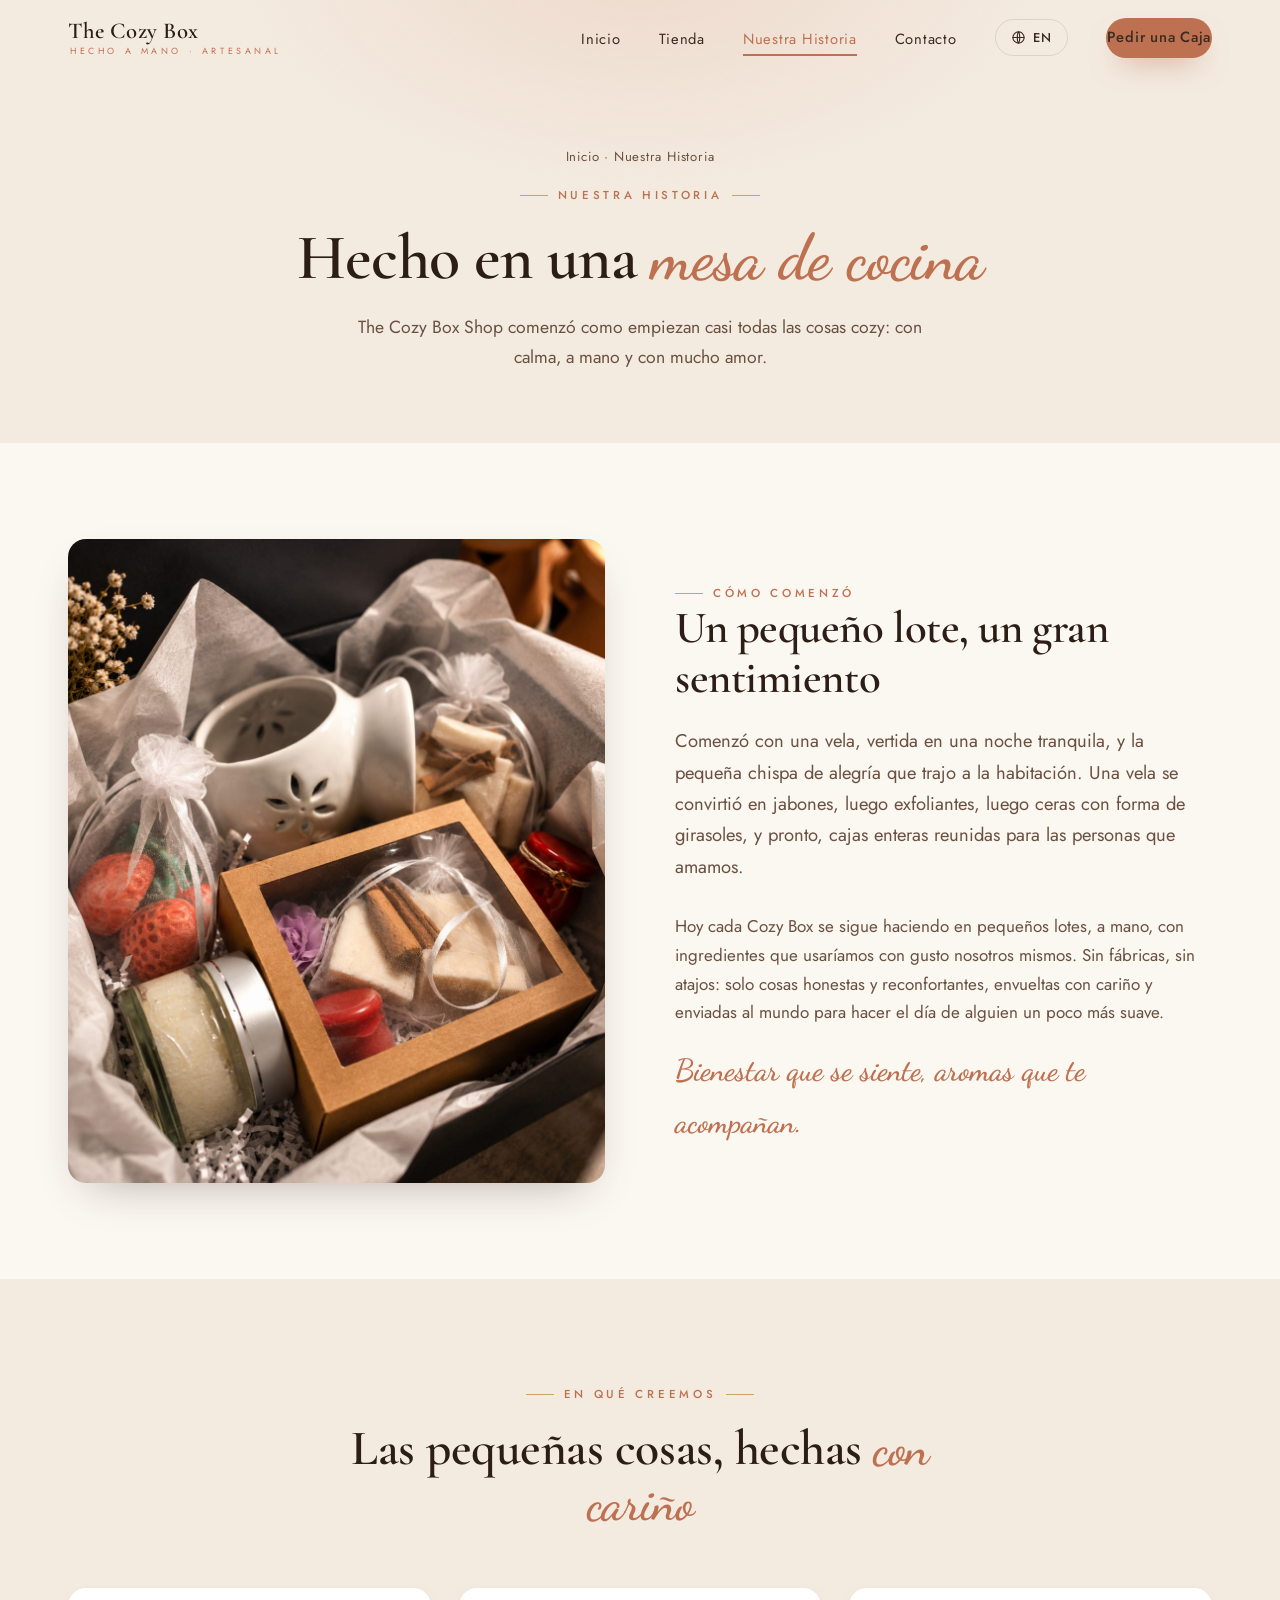
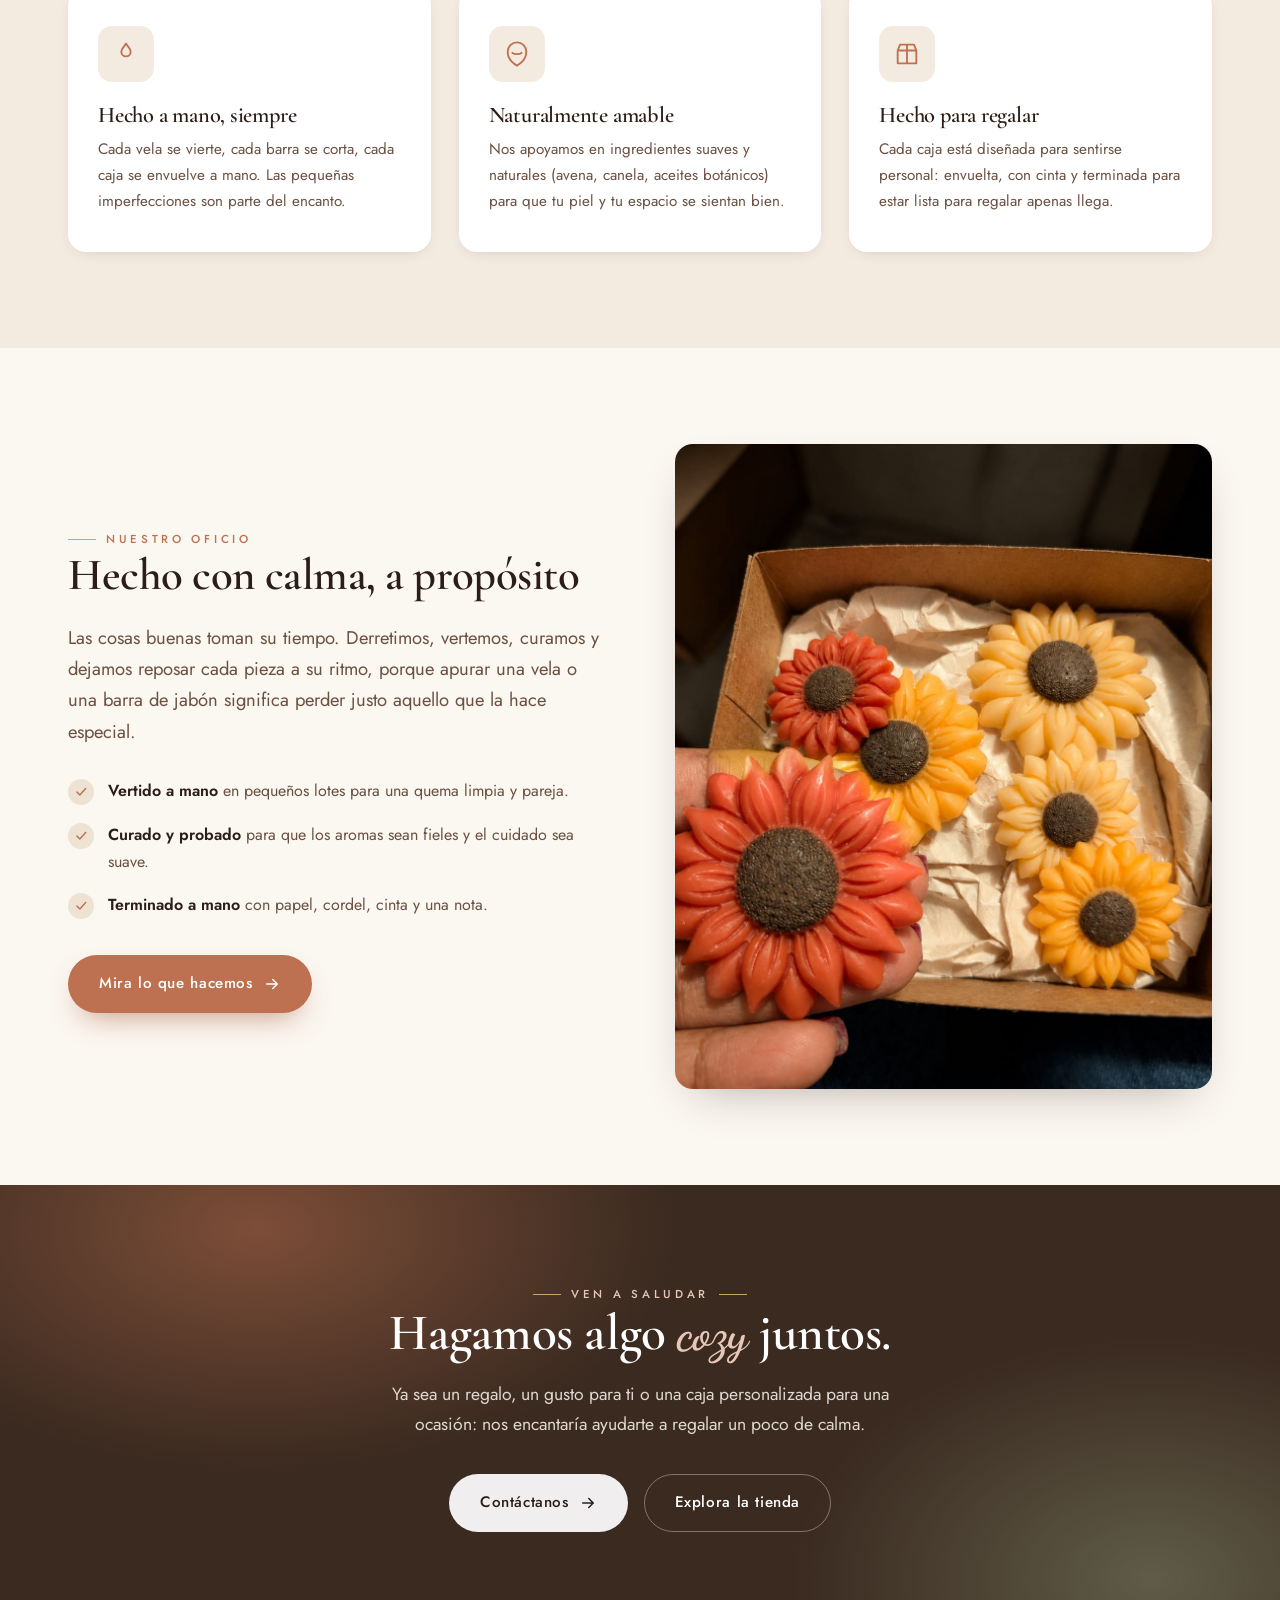
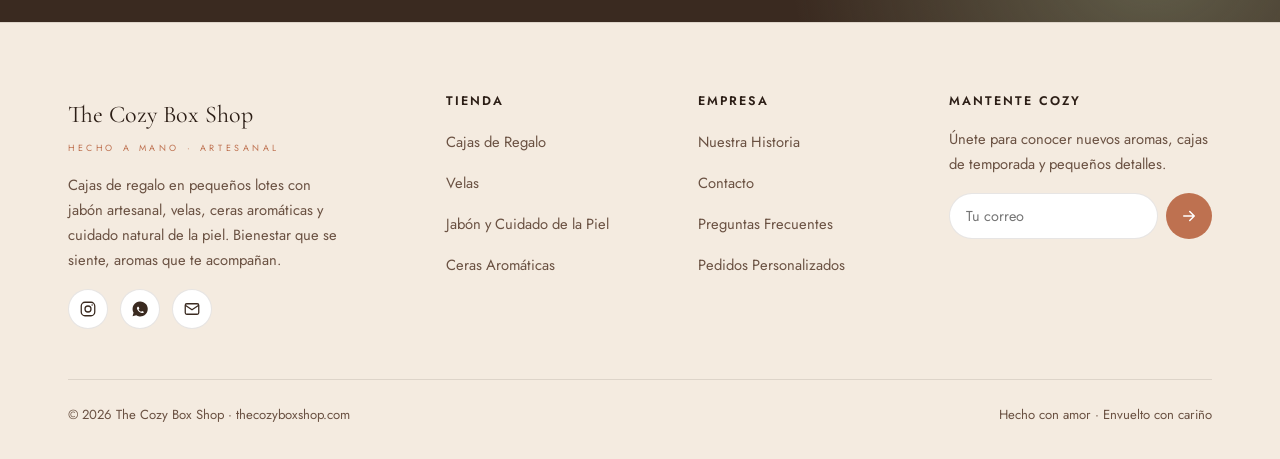
==== about.html @ f4580fd0 "Initial commit: The Cozy Box Shop static site Handmade gift-box boutique site (home, shop, story, co" ====
<!DOCTYPE html>
<html lang="es">
<head>
<meta charset="UTF-8">
<meta name="viewport" content="width=device-width, initial-scale=1.0">
<title>Our Story, The Cozy Box Shop | Handmade with Love</title>
<meta name="description" content="The Cozy Box Shop began at a kitchen table, pouring candles and cutting soap by hand. Learn the story behind our small-batch, artisanal gift boxes.">
<link rel="canonical" href="https://thecozyboxshop.com/about">
<link rel="icon" href="assets/favicon.svg" type="image/svg+xml">
<link rel="apple-touch-icon" href="assets/favicon.svg">
<link rel="preconnect" href="https://fonts.googleapis.com">
<link rel="preconnect" href="https://fonts.gstatic.com" crossorigin>
<link href="https://fonts.googleapis.com/css2?family=Cormorant+Garamond:ital,wght@0,400;0,500;0,600;0,700;1,400;1,500&family=Dancing+Script:wght@500;600;700&family=Jost:wght@300;400;500;600&display=swap" rel="stylesheet">
<link rel="stylesheet" href="css/style.css">
</head>
<body>

<!-- NAV -->
<nav class="nav" id="nav">
  <div class="container">
    <a href="index.html" class="brand">
      <span class="brand-name">The Cozy Box</span>
      <span class="brand-sub">Handmade · Artesanal</span>
    </a>
    <ul class="nav-links" id="navLinks">
      <li><a href="index.html">Home</a></li>
      <li><a href="shop.html">Shop</a></li>
      <li><a href="about.html" class="active">Our Story</a></li>
      <li><a href="contact.html">Contact</a></li>
      <li><button class="lang-toggle" id="langToggle" aria-label="Switch to English"><svg viewBox="0 0 24 24" fill="none" stroke="currentColor" stroke-width="1.7"><circle cx="12" cy="12" r="9"/><path d="M3 12h18M12 3c2.6 2.7 2.6 15.3 0 18M12 3c-2.6 2.7-2.6 15.3 0 18" stroke-linecap="round"/></svg><span id="langLabel">EN</span></button></li>
      <li><a href="contact.html" class="btn btn-primary nav-cta">Order a Box</a></li>
    </ul>
    <button class="hamburger" id="hamburger" aria-label="Menu"><span></span><span></span><span></span></button>
  </div>
</nav>

<!-- PAGE HERO -->
<section class="page-hero">
  <div class="container">
    <div class="crumbs"><a href="index.html">Home</a> · Our Story</div>
    <span class="eyebrow center">Our story</span>
    <h1>Made at a <em>kitchen table</em></h1>
    <p>The Cozy Box Shop started the way most cozy things do, slowly, by hand, and with a lot of love.</p>
  </div>
</section>

<!-- STORY SPLIT -->
<section class="section">
  <div class="container split">
    <div class="split-media reveal"><img src="assets/images/giftbox-deluxe.jpeg" alt="A handmade Cozy Box being arranged"></div>
    <div class="split-copy reveal d1">
      <span class="eyebrow">How it began</span>
      <h2>A small batch, a big feeling</h2>
      <p class="lead">It began with one candle, poured on a quiet evening, and the little spark of joy it brought to the room. One candle became soaps, then scrubs, then wax melts shaped like sunflowers, and soon, whole boxes gathered for the people we love.</p>
      <p style="color:var(--brown-soft);">Today every Cozy Box is still made in small batches, by hand, with ingredients we'd happily use ourselves. No factories, no shortcuts, just honest, comforting things, wrapped with care and sent out into the world to make someone's day a little softer.</p>
      <p class="script" style="font-size:1.9rem;margin-top:18px;">Bienestar que se siente, aromas que te acompañan.</p>
    </div>
  </div>
</section>

<!-- VALUES -->
<section class="section" style="background:var(--cream-2);">
  <div class="container">
    <div class="sec-head center reveal">
      <span class="eyebrow center">What we believe</span>
      <h2>The little things, done <span class="script">with care</span></h2>
    </div>
    <div class="about-values">
      <div class="value reveal">
        <span class="ico"><svg viewBox="0 0 24 24" fill="none" stroke="currentColor" stroke-width="1.6"><path d="M12 3c1.5 3 4 4 4 7a4 4 0 11-8 0c0-3 2.5-4 4-7z" stroke-linejoin="round"/></svg></span>
        <h3>Handmade, always</h3>
        <p>Every candle is poured, every bar is cut, every box is wrapped by hand. Small imperfections are part of the charm.</p>
      </div>
      <div class="value reveal d1">
        <span class="ico"><svg viewBox="0 0 24 24" fill="none" stroke="currentColor" stroke-width="1.6"><path d="M12 22c5-3 8-7 8-12a8 8 0 10-16 0c0 5 3 9 8 12z" stroke-linejoin="round"/><path d="M8 11c1.5 1.5 6.5 1.5 8 0" stroke-linecap="round"/></svg></span>
        <h3>Naturally kind</h3>
        <p>We lean on gentle, natural ingredients, oatmeal, cinnamon, botanical oils, so your skin and your space feel good.</p>
      </div>
      <div class="value reveal d2">
        <span class="ico"><svg viewBox="0 0 24 24" fill="none" stroke="currentColor" stroke-width="1.6"><path d="M4 9h16v11H4zM4 9l2-5h12l2 5M12 4v16" stroke-linejoin="round"/></svg></span>
        <h3>Made to be given</h3>
        <p>Each box is designed to feel personal, wrapped, ribboned and finished so it's ready to gift the moment it arrives.</p>
      </div>
    </div>
  </div>
</section>

<!-- PROCESS SPLIT -->
<section class="section">
  <div class="container split rev">
    <div class="split-media reveal"><img src="assets/images/waxmelts-sunflower.jpeg" alt="Hand-molded sunflower wax melts in a box"></div>
    <div class="split-copy reveal d1">
      <span class="eyebrow">Our craft</span>
      <h2>Slow made, on purpose</h2>
      <p class="lead">Good things take a little time. We melt, pour, cure and set every piece at its own pace, because rushing a candle or a bar of soap means losing the very thing that makes it special.</p>
      <ul class="tick-list">
        <li><span class="tk"><svg viewBox="0 0 24 24" fill="none" stroke="currentColor" stroke-width="2.5"><path d="M5 12l5 5L20 6" stroke-linecap="round" stroke-linejoin="round"/></svg></span><span><strong>Hand-poured</strong> in small batches for a clean, even burn.</span></li>
        <li><span class="tk"><svg viewBox="0 0 24 24" fill="none" stroke="currentColor" stroke-width="2.5"><path d="M5 12l5 5L20 6" stroke-linecap="round" stroke-linejoin="round"/></svg></span><span><strong>Cured &amp; tested</strong> so scents are true and skincare is gentle.</span></li>
        <li><span class="tk"><svg viewBox="0 0 24 24" fill="none" stroke="currentColor" stroke-width="2.5"><path d="M5 12l5 5L20 6" stroke-linecap="round" stroke-linejoin="round"/></svg></span><span><strong>Hand-finished</strong> with tissue, twine, ribbon &amp; a note.</span></li>
      </ul>
      <a href="shop.html" class="btn btn-primary">See what we make
        <svg viewBox="0 0 24 24" fill="none" stroke="currentColor" stroke-width="2"><path d="M5 12h14M13 6l6 6-6 6" stroke-linecap="round" stroke-linejoin="round"/></svg>
      </a>
    </div>
  </div>
</section>

<!-- CTA BAND -->
<section class="cta-band">
  <div class="container">
    <span class="eyebrow center" style="color:var(--blush);">Come say hello</span>
    <h2>Let's make something <em>cozy</em> together.</h2>
    <p>Whether it's a gift, a treat for yourself, or a custom box for an occasion, we'd love to help you give a little calm.</p>
    <div class="hero-actions">
      <a href="contact.html" class="btn btn-light">Get in touch
        <svg viewBox="0 0 24 24" fill="none" stroke="currentColor" stroke-width="2"><path d="M5 12h14M13 6l6 6-6 6" stroke-linecap="round" stroke-linejoin="round"/></svg>
      </a>
      <a href="shop.html" class="btn btn-ghost" style="color:#fff;border-color:rgba(255,255,255,.35);">Browse the shop</a>
    </div>
  </div>
</section>

<!-- FOOTER -->
<footer class="footer">
  <div class="container">
    <div class="footer-grid">
      <div>
        <div class="brand-name">The Cozy Box Shop</div>
        <div class="brand-sub">Handmade · Artesanal</div>
        <p>Small-batch gift boxes of handmade soap, candles, wax melts &amp; natural skincare. Wellness you can feel, scents that stay with you.</p>
        <div class="socials">
          <a href="https://instagram.com" aria-label="Instagram" target="_blank" rel="noopener"><svg viewBox="0 0 24 24" fill="none" stroke="currentColor" stroke-width="1.7"><rect x="3" y="3" width="18" height="18" rx="5"/><circle cx="12" cy="12" r="4"/><circle cx="17.5" cy="6.5" r="1" fill="currentColor" stroke="none"/></svg></a>
          <a href="https://wa.me/18298127667" aria-label="WhatsApp" target="_blank" rel="noopener"><svg viewBox="0 0 24 24" fill="currentColor"><path d="M12 2a10 10 0 00-8.6 15l-1.3 4.7 4.8-1.3A10 10 0 1012 2zm5.3 14.2c-.2.6-1.2 1.2-1.7 1.2-.4 0-1 .2-3.2-.8s-3.5-3.2-3.6-3.3c-.1-.2-.9-1.2-.9-2.3s.6-1.6.8-1.8c.2-.2.4-.3.6-.3h.4c.2 0 .4 0 .6.5l.7 1.7c.1.2.1.4 0 .5l-.3.5-.3.3c-.1.1-.3.3-.1.5s.6 1 1.3 1.6c.9.8 1.6 1 1.8 1.1.2.1.4.1.5-.1l.6-.7c.2-.2.3-.2.5-.1l1.6.8c.2.1.4.2.4.3.1.1.1.5-.1 1z"/></svg></a>
          <a href="mailto:hello@thecozyboxshop.com" aria-label="Email"><svg viewBox="0 0 24 24" fill="none" stroke="currentColor" stroke-width="1.7"><rect x="3" y="5" width="18" height="14" rx="2"/><path d="M3 7l9 6 9-6"/></svg></a>
        </div>
      </div>
      <div>
        <h4>Shop</h4>
        <ul>
          <li><a href="shop.html">Gift Boxes</a></li>
          <li><a href="shop.html#candles">Candles</a></li>
          <li><a href="shop.html#soap">Soap &amp; Skincare</a></li>
          <li><a href="shop.html#melts">Wax Melts</a></li>
        </ul>
      </div>
      <div>
        <h4>Company</h4>
        <ul>
          <li><a href="about.html">Our Story</a></li>
          <li><a href="contact.html">Contact</a></li>
          <li><a href="contact.html#faq">FAQ</a></li>
          <li><a href="shop.html">Custom Orders</a></li>
        </ul>
      </div>
      <div>
        <h4>Stay cozy</h4>
        <p style="margin-bottom:4px;">Join for new scents, seasonal boxes &amp; little treats.</p>
        <form class="nl-form">
          <input type="email" placeholder="Your email" required aria-label="Email">
          <button type="submit" aria-label="Subscribe"><svg viewBox="0 0 24 24" fill="none" stroke="currentColor" stroke-width="2"><path d="M5 12h14M13 6l6 6-6 6" stroke-linecap="round" stroke-linejoin="round"/></svg></button>
        </form>
      </div>
    </div>
    <div class="foot-note">
      <span>© <span id="year">2026</span> The Cozy Box Shop · thecozyboxshop.com</span>
      <span>Handmade with love · Wrapped with care</span>
    </div>
  </div>
</footer>

<script src="js/main.js"></script>
<script src="js/i18n.js"></script>
</body>
</html>
---- css/style.css ----
/* =========================================================
   THE COZY BOX SHOP, boutique stylesheet
   Warm, artisanal, spa-inspired design system
   ========================================================= */

:root {
  /* palette */
  --cream:        #FBF7F1;
  --cream-2:      #F4EBE0;
  --cream-3:      #EEE2D3;
  --terracotta:   #BE7150;
  --terracotta-d: #A1573A;
  --brown:        #3A2A20;
  --brown-soft:   #6A5142;
  --sage:         #98A684;
  --sage-d:       #76876A;
  --blush:        #E7C7B8;
  --gold:         #C9A36A;
  --ink:          #2C1E16;
  --line:         rgba(58, 42, 32, 0.12);

  --shadow-sm: 0 4px 16px -8px rgba(58, 42, 32, 0.28);
  --shadow-md: 0 18px 44px -22px rgba(58, 42, 32, 0.42);
  --shadow-lg: 0 40px 80px -40px rgba(58, 42, 32, 0.5);

  --serif: 'Cormorant Garamond', Georgia, serif;
  --sans:  'Jost', -apple-system, 'Segoe UI', sans-serif;
  --script:'Dancing Script', cursive;

  --nav-h: 76px;
  --maxw: 1200px;
  --radius: 18px;
}

* { box-sizing: border-box; margin: 0; padding: 0; }

html { scroll-behavior: smooth; }

body {
  font-family: var(--sans);
  color: var(--brown);
  background: var(--cream);
  line-height: 1.7;
  font-size: 17px;
  -webkit-font-smoothing: antialiased;
  overflow-x: hidden;
}

img { max-width: 100%; display: block; }

a { color: inherit; text-decoration: none; }

h1, h2, h3, h4 {
  font-family: var(--serif);
  font-weight: 600;
  line-height: 1.12;
  color: var(--ink);
  letter-spacing: -0.01em;
}

.container {
  max-width: var(--maxw);
  margin: 0 auto;
  padding: 0 28px;
}

.script {
  font-family: var(--script);
  color: var(--terracotta);
  font-weight: 600;
}

.eyebrow {
  font-family: var(--sans);
  text-transform: uppercase;
  letter-spacing: 0.32em;
  font-size: 0.72rem;
  font-weight: 500;
  color: var(--terracotta);
  display: inline-flex;
  align-items: center;
  gap: 10px;
}
.eyebrow::before, .eyebrow.center::after {
  content: '';
  width: 28px; height: 1px;
  background: var(--gold);
  display: inline-block;
}
.eyebrow.center { justify-content: center; }

.section { padding: 96px 0; }
.section-tight { padding: 64px 0; }

.text-center { text-align: center; }

.lead {
  font-size: 1.15rem;
  color: var(--brown-soft);
  max-width: 620px;
}
.lead.center { margin-left: auto; margin-right: auto; }

/* ---------- buttons ---------- */
.btn {
  display: inline-flex;
  align-items: center;
  gap: 10px;
  font-family: var(--sans);
  font-weight: 500;
  font-size: 0.95rem;
  letter-spacing: 0.04em;
  padding: 15px 30px;
  border-radius: 999px;
  cursor: pointer;
  border: 1px solid transparent;
  transition: transform .25s ease, box-shadow .25s ease, background .25s ease, color .25s ease;
}
.btn svg { width: 18px; height: 18px; }
.btn-primary {
  background: var(--terracotta);
  color: #fff;
  box-shadow: 0 14px 30px -14px rgba(166, 87, 58, 0.7);
}
.btn-primary:hover { background: var(--terracotta-d); transform: translateY(-2px); box-shadow: 0 20px 38px -14px rgba(166, 87, 58, 0.8); }
.btn-ghost {
  background: transparent;
  color: var(--brown);
  border-color: var(--line);
}
.btn-ghost:hover { border-color: var(--brown); transform: translateY(-2px); }
.btn-light {
  background: rgba(255,255,255,0.92);
  color: var(--ink);
}
.btn-light:hover { background:#fff; transform: translateY(-2px); }

/* =========================================================
   NAV
   ========================================================= */
.nav {
  position: fixed;
  inset: 0 0 auto 0;
  height: var(--nav-h);
  z-index: 100;
  display: flex;
  align-items: center;
  transition: background .35s ease, box-shadow .35s ease, height .35s ease;
}
.nav.scrolled {
  background: rgba(251, 247, 241, 0.88);
  backdrop-filter: blur(14px);
  box-shadow: 0 1px 0 var(--line);
}
.nav .container {
  display: flex;
  align-items: center;
  justify-content: space-between;
  width: 100%;
}
.brand {
  display: flex;
  flex-direction: column;
  line-height: 1;
}
.brand .brand-name {
  font-family: var(--serif);
  font-size: 1.42rem;
  font-weight: 600;
  color: var(--ink);
  letter-spacing: 0.02em;
}
.brand .brand-sub {
  font-family: var(--sans);
  text-transform: uppercase;
  letter-spacing: 0.4em;
  font-size: 0.56rem;
  color: var(--terracotta);
  margin-top: 4px;
  padding-left: 2px;
}
.nav-links {
  display: flex;
  align-items: center;
  gap: 38px;
  list-style: none;
}
.nav-links a {
  font-size: 0.92rem;
  letter-spacing: 0.05em;
  color: var(--brown);
  position: relative;
  padding: 6px 0;
  transition: color .2s;
}
.nav-links a::after {
  content: '';
  position: absolute;
  left: 0; bottom: 0;
  width: 0; height: 1.5px;
  background: var(--terracotta);
  transition: width .3s ease;
}
.nav-links a:hover, .nav-links a.active { color: var(--terracotta); }
.nav-links a:hover::after, .nav-links a.active::after { width: 100%; }
.nav-cta { padding: 11px 22px; font-size: 0.85rem; }

.lang-toggle {
  display: inline-flex;
  align-items: center;
  gap: 7px;
  background: transparent;
  border: 1px solid var(--line);
  color: var(--brown);
  padding: 8px 15px;
  border-radius: 999px;
  font-family: var(--sans);
  font-size: 0.8rem;
  font-weight: 500;
  letter-spacing: 0.08em;
  cursor: pointer;
  transition: border-color .25s, color .25s, background .25s;
}
.lang-toggle:hover { border-color: var(--terracotta); color: var(--terracotta); }
.lang-toggle svg { width: 15px; height: 15px; }

.hamburger {
  display: none;
  flex-direction: column;
  gap: 5px;
  background: none;
  border: none;
  cursor: pointer;
  padding: 8px;
}
.hamburger span {
  width: 26px; height: 2px;
  background: var(--ink);
  transition: .3s;
  border-radius: 2px;
}
.hamburger.open span:nth-child(1) { transform: translateY(7px) rotate(45deg); }
.hamburger.open span:nth-child(2) { opacity: 0; }
.hamburger.open span:nth-child(3) { transform: translateY(-7px) rotate(-45deg); }

/* =========================================================
   HERO
   ========================================================= */
.hero {
  position: relative;
  min-height: 100vh;
  display: flex;
  align-items: center;
  padding: calc(var(--nav-h) + 40px) 0 80px;
  overflow: hidden;
  background:
    radial-gradient(900px 600px at 78% 20%, rgba(231, 199, 184, 0.55), transparent 60%),
    radial-gradient(700px 500px at 10% 90%, rgba(152, 166, 132, 0.28), transparent 55%),
    linear-gradient(180deg, var(--cream) 0%, var(--cream-2) 100%);
}
.hero-grid {
  display: grid;
  grid-template-columns: 1.05fr 1fr;
  gap: 60px;
  align-items: center;
}
.hero-copy h1 {
  font-size: clamp(2.8rem, 6vw, 4.6rem);
  margin: 18px 0 0;
}
.hero-copy h1 em {
  font-style: normal;
  font-family: var(--script);
  color: var(--terracotta);
  font-size: 1.12em;
  font-weight: 600;
}
.hero-copy .lead { margin: 26px 0 36px; }
.hero-actions { display: flex; gap: 16px; flex-wrap: wrap; }

.hero-stats {
  display: flex;
  gap: 40px;
  margin-top: 52px;
  padding-top: 32px;
  border-top: 1px solid var(--line);
}
.hero-stats .stat .n {
  font-family: var(--serif);
  font-size: 2rem;
  color: var(--ink);
  line-height: 1;
}
.hero-stats .stat .l {
  font-size: 0.78rem;
  letter-spacing: 0.08em;
  text-transform: uppercase;
  color: var(--brown-soft);
  margin-top: 6px;
}

/* hero collage */
.hero-art {
  position: relative;
}
.hero-art .frame {
  border-radius: 220px 220px 28px 28px;
  overflow: hidden;
  box-shadow: var(--shadow-lg);
  aspect-ratio: 4 / 5;
  border: 8px solid #fff;
}
.hero-art .frame img { width: 100%; height: 100%; object-fit: cover; }
.hero-badge {
  position: absolute;
  bottom: 26px; left: -28px;
  background: #fff;
  border-radius: 16px;
  padding: 16px 22px;
  box-shadow: var(--shadow-md);
  display: flex;
  align-items: center;
  gap: 14px;
}
.hero-badge .ico {
  width: 42px; height: 42px;
  border-radius: 50%;
  background: var(--cream-2);
  display: grid; place-items: center;
  color: var(--terracotta);
}
.hero-badge .ico svg { width: 22px; height: 22px; }
.hero-badge .t { font-family: var(--serif); font-size: 1.05rem; color: var(--ink); line-height: 1.1; }
.hero-badge .s { font-size: 0.72rem; letter-spacing: 0.08em; text-transform: uppercase; color: var(--brown-soft); }
.hero-tag {
  position: absolute;
  top: 22px; right: -18px;
  background: var(--sage);
  color: #fff;
  font-family: var(--script);
  font-size: 1.4rem;
  padding: 8px 26px;
  border-radius: 999px;
  box-shadow: var(--shadow-sm);
  transform: rotate(4deg);
}

/* =========================================================
   MARQUEE / trust strip
   ========================================================= */
.strip {
  background: var(--brown);
  color: var(--cream);
  padding: 20px 0;
  overflow: hidden;
}
.strip-track {
  display: flex;
  gap: 60px;
  white-space: nowrap;
  animation: marquee 26s linear infinite;
  width: max-content;
}
.strip-track span {
  font-family: var(--serif);
  font-size: 1.15rem;
  letter-spacing: 0.04em;
  display: inline-flex;
  align-items: center;
  gap: 16px;
  opacity: 0.92;
}
.strip-track span::after { content: '✦'; color: var(--gold); }
@keyframes marquee {
  from { transform: translateX(0); }
  to   { transform: translateX(-50%); }
}

/* =========================================================
   SECTION HEADER
   ========================================================= */
.sec-head { max-width: 640px; margin-bottom: 56px; }
.sec-head.center { margin-left: auto; margin-right: auto; text-align: center; }
.sec-head h2 {
  font-size: clamp(2.1rem, 4vw, 3.1rem);
  margin: 16px 0 0;
}
.sec-head p { margin-top: 18px; color: var(--brown-soft); font-size: 1.08rem; }

/* =========================================================
   CATEGORY CARDS
   ========================================================= */
.cats {
  display: grid;
  grid-template-columns: repeat(3, 1fr);
  gap: 26px;
}
.cat {
  position: relative;
  border-radius: var(--radius);
  overflow: hidden;
  aspect-ratio: 3 / 4;
  box-shadow: var(--shadow-sm);
  transition: transform .4s ease, box-shadow .4s ease;
}
.cat img {
  width: 100%; height: 100%;
  object-fit: cover;
  transition: transform .8s ease;
}
.cat::after {
  content: '';
  position: absolute; inset: 0;
  background: linear-gradient(180deg, transparent 35%, rgba(44, 30, 22, 0.78) 100%);
}
.cat .cat-body {
  position: absolute;
  left: 24px; right: 24px; bottom: 24px;
  z-index: 2; color: #fff;
}
.cat .cat-body h3 { color: #fff; font-size: 1.6rem; }
.cat .cat-body p { font-size: 0.9rem; opacity: 0.85; margin-top: 4px; }
.cat .cat-link {
  margin-top: 14px;
  display: inline-flex; align-items: center; gap: 8px;
  font-size: 0.82rem; letter-spacing: 0.12em; text-transform: uppercase;
  opacity: 0; transform: translateY(8px);
  transition: .35s ease;
}
.cat:hover { transform: translateY(-6px); box-shadow: var(--shadow-md); }
.cat:hover img { transform: scale(1.07); }
.cat:hover .cat-link { opacity: 1; transform: translateY(0); }

/* =========================================================
   FEATURE / SPLIT
   ========================================================= */
.split {
  display: grid;
  grid-template-columns: 1fr 1fr;
  gap: 70px;
  align-items: center;
}
.split.rev .split-media { order: 2; }
.split-media {
  position: relative;
  border-radius: var(--radius);
  overflow: hidden;
  box-shadow: var(--shadow-md);
  aspect-ratio: 5 / 6;
}
.split-media img { width: 100%; height: 100%; object-fit: cover; }
.split-copy h2 { font-size: clamp(2rem, 3.5vw, 2.9rem); }
.split-copy .lead { margin: 22px 0 30px; }

.tick-list { list-style: none; margin: 28px 0 36px; display: grid; gap: 16px; }
.tick-list li {
  display: flex; gap: 14px; align-items: flex-start;
  font-size: 1rem; color: var(--brown-soft);
}
.tick-list .tk {
  flex: 0 0 26px; width: 26px; height: 26px;
  border-radius: 50%;
  background: var(--cream-3); color: var(--terracotta);
  display: grid; place-items: center; margin-top: 2px;
}
.tick-list .tk svg { width: 14px; height: 14px; }
.tick-list strong { color: var(--ink); font-weight: 600; }

/* =========================================================
   PRODUCT GRID
   ========================================================= */
.prod-grid {
  display: grid;
  grid-template-columns: repeat(3, 1fr);
  gap: 30px;
}
.prod {
  background: #fff;
  border-radius: var(--radius);
  overflow: hidden;
  box-shadow: var(--shadow-sm);
  transition: transform .35s ease, box-shadow .35s ease;
  display: flex; flex-direction: column;
}
.prod:hover { transform: translateY(-6px); box-shadow: var(--shadow-md); }
.prod-img {
  position: relative;
  aspect-ratio: 1 / 1;
  overflow: hidden;
  background: var(--cream-2);
}
.prod-img img { width: 100%; height: 100%; object-fit: cover; transition: transform .7s ease; }
.prod:hover .prod-img img { transform: scale(1.06); }
.prod-pill {
  position: absolute; top: 14px; left: 14px;
  background: rgba(255,255,255,0.95);
  color: var(--terracotta);
  font-size: 0.7rem; letter-spacing: 0.12em; text-transform: uppercase;
  padding: 6px 14px; border-radius: 999px; font-weight: 600;
}
.prod-pill.sage { color: var(--sage-d); }
.prod-body { padding: 24px 24px 26px; display: flex; flex-direction: column; flex: 1; }
.prod-body .cat-tag { font-size: 0.72rem; letter-spacing: 0.16em; text-transform: uppercase; color: var(--terracotta); }
.prod-body h3 { font-size: 1.45rem; margin: 8px 0 10px; }
.prod-body p { font-size: 0.92rem; color: var(--brown-soft); flex: 1; }
.prod-foot {
  display: flex; align-items: center; justify-content: space-between;
  margin-top: 20px; padding-top: 18px; border-top: 1px solid var(--line);
}
.prod-foot .price { font-family: var(--serif); font-size: 1.5rem; color: var(--ink); }
.prod-foot .price small { font-size: 0.8rem; color: var(--brown-soft); font-family: var(--sans); }
.prod-foot .add {
  display: inline-flex; align-items: center; justify-content: center; gap: 8px;
  flex: 1;
  background: var(--cream-2); color: var(--ink);
  padding: 11px 18px; border-radius: 999px; font-size: 0.85rem;
  transition: background .25s, color .25s;
}
.prod-foot .add:hover { background: var(--terracotta); color: #fff; }
.prod-foot .add svg { width: 16px; height: 16px; }

/* =========================================================
   SCENT / FEATURE TILES
   ========================================================= */
.tiles {
  display: grid;
  grid-template-columns: repeat(4, 1fr);
  gap: 24px;
}
.tile {
  background: #fff;
  border: 1px solid var(--line);
  border-radius: var(--radius);
  padding: 34px 26px;
  text-align: center;
  transition: transform .3s, box-shadow .3s;
}
.tile:hover { transform: translateY(-5px); box-shadow: var(--shadow-md); }
.tile .ico {
  width: 60px; height: 60px; margin: 0 auto 18px;
  border-radius: 50%;
  background: var(--cream-2);
  display: grid; place-items: center; color: var(--terracotta);
}
.tile .ico svg { width: 28px; height: 28px; }
.tile h3 { font-size: 1.3rem; }
.tile p { font-size: 0.9rem; color: var(--brown-soft); margin-top: 8px; }

/* =========================================================
   STEPS
   ========================================================= */
.steps { display: grid; grid-template-columns: repeat(3,1fr); gap: 30px; }
.step { text-align: center; padding: 0 12px; }
.step .num {
  width: 64px; height: 64px; margin: 0 auto 20px;
  border-radius: 50%;
  border: 1.5px solid var(--gold);
  display: grid; place-items: center;
  font-family: var(--serif); font-size: 1.5rem; color: var(--terracotta);
  position: relative;
}
.step h3 { font-size: 1.35rem; }
.step p { font-size: 0.95rem; color: var(--brown-soft); margin-top: 10px; }

/* =========================================================
   TESTIMONIALS
   ========================================================= */
.quotes { display: grid; grid-template-columns: repeat(3,1fr); gap: 26px; }
.quote {
  background: #fff;
  border-radius: var(--radius);
  padding: 34px 30px;
  box-shadow: var(--shadow-sm);
  display: flex; flex-direction: column;
}
.quote .stars { color: var(--gold); letter-spacing: 3px; font-size: 0.95rem; }
.quote p { font-family: var(--serif); font-size: 1.18rem; font-style: italic; color: var(--ink); margin: 16px 0 22px; flex: 1; line-height: 1.5; }
.quote .who { display: flex; align-items: center; gap: 12px; }
.quote .av {
  width: 44px; height: 44px; border-radius: 50%;
  background: var(--cream-3); color: var(--terracotta);
  display: grid; place-items: center; font-family: var(--serif); font-size: 1.1rem;
}
.quote .who .nm { font-weight: 600; color: var(--ink); font-size: 0.95rem; }
.quote .who .rl { font-size: 0.8rem; color: var(--brown-soft); }

/* =========================================================
   CTA BAND
   ========================================================= */
.cta-band {
  position: relative;
  overflow: hidden;
  background:
    radial-gradient(700px 400px at 20% 10%, rgba(190,113,80,0.5), transparent 60%),
    radial-gradient(600px 400px at 90% 90%, rgba(152,166,132,0.4), transparent 60%),
    var(--brown);
  color: var(--cream);
  text-align: center;
  padding: 90px 0;
}
.cta-band h2 { color: #fff; font-size: clamp(2.2rem, 4vw, 3.2rem); }
.cta-band h2 em { font-style: normal; font-family: var(--script); color: var(--blush); }
.cta-band p { max-width: 560px; margin: 18px auto 34px; opacity: 0.85; font-size: 1.1rem; }
.cta-band .hero-actions { justify-content: center; }

/* =========================================================
   FOOTER
   ========================================================= */
.footer {
  background: var(--cream-2);
  padding: 72px 0 32px;
  border-top: 1px solid var(--line);
}
.footer-grid {
  display: grid;
  grid-template-columns: 1.6fr 1fr 1fr 1.2fr;
  gap: 40px;
}
.footer .brand-name { font-family: var(--serif); font-size: 1.5rem; color: var(--ink); }
.footer .brand-sub { text-transform: uppercase; letter-spacing: 0.4em; font-size: 0.56rem; color: var(--terracotta); margin: 4px 0 18px; }
.footer p { font-size: 0.92rem; color: var(--brown-soft); max-width: 280px; }
.footer h4 { font-family: var(--sans); font-size: 0.78rem; letter-spacing: 0.16em; text-transform: uppercase; color: var(--ink); margin-bottom: 18px; }
.footer ul { list-style: none; display: grid; gap: 12px; }
.footer ul a { font-size: 0.92rem; color: var(--brown-soft); transition: color .2s; }
.footer ul a:hover { color: var(--terracotta); }
.socials { display: flex; gap: 12px; margin-top: 16px; }
.socials a {
  width: 40px; height: 40px; border-radius: 50%;
  background: #fff; border: 1px solid var(--line);
  display: grid; place-items: center; color: var(--brown);
  transition: .25s;
}
.socials a:hover { background: var(--terracotta); color: #fff; border-color: var(--terracotta); transform: translateY(-3px); }
.socials svg { width: 18px; height: 18px; }
.foot-note {
  margin-top: 50px; padding-top: 24px; border-top: 1px solid var(--line);
  display: flex; justify-content: space-between; flex-wrap: wrap; gap: 12px;
  font-size: 0.82rem; color: var(--brown-soft);
}

/* newsletter mini-form */
.nl-form { display: flex; gap: 8px; margin-top: 16px; }
.nl-form input {
  flex: 1; min-width: 0;
  padding: 12px 16px; border-radius: 999px;
  border: 1px solid var(--line); background: #fff;
  font-family: var(--sans); font-size: 0.9rem; color: var(--ink);
}
.nl-form input:focus { outline: none; border-color: var(--terracotta); }
.nl-form button {
  border: none; cursor: pointer;
  background: var(--terracotta); color: #fff;
  width: 46px; border-radius: 50%; display: grid; place-items: center;
  transition: background .25s;
}
.nl-form button:hover { background: var(--terracotta-d); }
.nl-form button svg { width: 18px; height: 18px; }

/* =========================================================
   PAGE HERO (interior)
   ========================================================= */
.page-hero {
  padding: calc(var(--nav-h) + 70px) 0 70px;
  text-align: center;
  background:
    radial-gradient(700px 400px at 50% -10%, rgba(231,199,184,0.5), transparent 60%),
    var(--cream-2);
}
.page-hero h1 { font-size: clamp(2.6rem, 5vw, 4rem); margin: 16px 0 0; }
.page-hero h1 em { font-style: normal; font-family: var(--script); color: var(--terracotta); }
.page-hero p { max-width: 600px; margin: 20px auto 0; color: var(--brown-soft); font-size: 1.1rem; }
.crumbs { font-size: 0.82rem; letter-spacing: 0.06em; color: var(--brown-soft); margin-bottom: 8px; }
.crumbs a:hover { color: var(--terracotta); }

/* filter chips */
.chips { display: flex; gap: 12px; flex-wrap: wrap; justify-content: center; margin: 0 0 50px; }
.chip {
  border: 1px solid var(--line); background: #fff;
  padding: 9px 22px; border-radius: 999px;
  font-size: 0.85rem; letter-spacing: 0.04em; cursor: pointer;
  color: var(--brown-soft); transition: .25s;
}
.chip:hover { border-color: var(--terracotta); color: var(--terracotta); }
.chip.active { background: var(--terracotta); color: #fff; border-color: var(--terracotta); }

/* =========================================================
   ABOUT
   ========================================================= */
.about-values { display: grid; grid-template-columns: repeat(3,1fr); gap: 28px; }
.value {
  background: #fff; border-radius: var(--radius);
  padding: 38px 30px; box-shadow: var(--shadow-sm);
}
.value .ico {
  width: 56px; height: 56px; border-radius: 14px;
  background: var(--cream-2); color: var(--terracotta);
  display: grid; place-items: center; margin-bottom: 20px;
}
.value .ico svg { width: 28px; height: 28px; }
.value h3 { font-size: 1.4rem; }
.value p { font-size: 0.95rem; color: var(--brown-soft); margin-top: 10px; }

/* =========================================================
   CONTACT
   ========================================================= */
.contact-grid { display: grid; grid-template-columns: 1fr 1.1fr; gap: 60px; align-items: start; }
.contact-info .info-item { display: flex; gap: 16px; margin-bottom: 28px; }
.contact-info .ico {
  flex: 0 0 50px; width: 50px; height: 50px; border-radius: 14px;
  background: var(--cream-2); color: var(--terracotta);
  display: grid; place-items: center;
}
.contact-info .ico svg { width: 22px; height: 22px; }
.contact-info h4 { font-family: var(--serif); font-size: 1.25rem; color: var(--ink); margin-bottom: 2px; }
.contact-info p, .contact-info a { font-size: 0.95rem; color: var(--brown-soft); }
.contact-info a:hover { color: var(--terracotta); }

.form-card {
  background: #fff; border-radius: var(--radius);
  padding: 40px; box-shadow: var(--shadow-md);
}
.field { margin-bottom: 20px; }
.field label { display: block; font-size: 0.82rem; letter-spacing: 0.06em; text-transform: uppercase; color: var(--ink); margin-bottom: 8px; }
.field input, .field select, .field textarea {
  width: 100%; padding: 14px 16px;
  border: 1px solid var(--line); border-radius: 12px;
  background: var(--cream); font-family: var(--sans); font-size: 0.95rem; color: var(--ink);
  transition: border .2s, box-shadow .2s;
}
.field textarea { resize: vertical; min-height: 130px; }
.field input:focus, .field select:focus, .field textarea:focus {
  outline: none; border-color: var(--terracotta);
  box-shadow: 0 0 0 3px rgba(190,113,80,0.12);
}
.field-row { display: grid; grid-template-columns: 1fr 1fr; gap: 18px; }
.form-note { font-size: 0.8rem; color: var(--brown-soft); margin-top: 8px; text-align: center; }
.form-success {
  display: none;
  background: var(--sage); color: #fff;
  padding: 16px 20px; border-radius: 12px; margin-bottom: 22px;
  font-size: 0.95rem;
}
.form-success.show { display: block; }

/* faq */
.faq { max-width: 760px; margin: 0 auto; }
.faq-item { border-bottom: 1px solid var(--line); }
.faq-q {
  width: 100%; text-align: left; background: none; border: none; cursor: pointer;
  padding: 24px 0; font-family: var(--serif); font-size: 1.3rem; color: var(--ink);
  display: flex; justify-content: space-between; align-items: center; gap: 20px;
}
.faq-q .pm { flex: 0 0 24px; color: var(--terracotta); font-size: 1.5rem; transition: transform .3s; }
.faq-item.open .faq-q .pm { transform: rotate(45deg); }
.faq-a { max-height: 0; overflow: hidden; transition: max-height .4s ease; }
.faq-a p { padding: 0 0 24px; color: var(--brown-soft); font-size: 1rem; }

/* =========================================================
   REVEAL ANIMATION
   ========================================================= */
.reveal { opacity: 0; transform: translateY(28px); transition: opacity .8s ease, transform .8s ease; }
.reveal.in { opacity: 1; transform: none; }
.reveal.d1 { transition-delay: .1s; }
.reveal.d2 { transition-delay: .2s; }
.reveal.d3 { transition-delay: .3s; }

/* =========================================================
   RESPONSIVE
   ========================================================= */
@media (max-width: 980px) {
  .hero-grid { grid-template-columns: 1fr; gap: 50px; }
  .hero-art { max-width: 460px; margin: 0 auto; width: 100%; }
  .split, .contact-grid { grid-template-columns: 1fr; gap: 40px; }
  .split.rev .split-media { order: 0; }
  .cats, .prod-grid, .quotes, .steps, .about-values { grid-template-columns: repeat(2,1fr); }
  .tiles { grid-template-columns: repeat(2,1fr); }
  .footer-grid { grid-template-columns: 1fr 1fr; gap: 36px; }
}
@media (max-width: 760px) {
  body { font-size: 16px; }
  .section { padding: 70px 0; }
  .nav-links {
    position: fixed; inset: var(--nav-h) 0 auto 0;
    flex-direction: column; gap: 0;
    background: var(--cream);
    padding: 10px 0;
    box-shadow: var(--shadow-md);
    transform: translateY(-130%);
    transition: transform .4s ease;
    align-items: stretch;
  }
  .nav-links.open { transform: translateY(0); }
  .nav-links li { border-bottom: 1px solid var(--line); }
  .nav-links li:last-child { border: none; padding: 14px 28px; }
  .nav-links a { display: block; padding: 16px 28px; }
  .nav-links .nav-cta { justify-content: center; }
  .hamburger { display: flex; }
  .nav { background: rgba(251,247,241,0.95); backdrop-filter: blur(12px); }
  .hero-stats { gap: 26px; flex-wrap: wrap; }
  .cats, .prod-grid, .quotes, .steps, .about-values, .tiles, .footer-grid { grid-template-columns: 1fr; }
  .field-row { grid-template-columns: 1fr; }
  .form-card { padding: 28px; }
  .hero-badge { left: 0; }
}
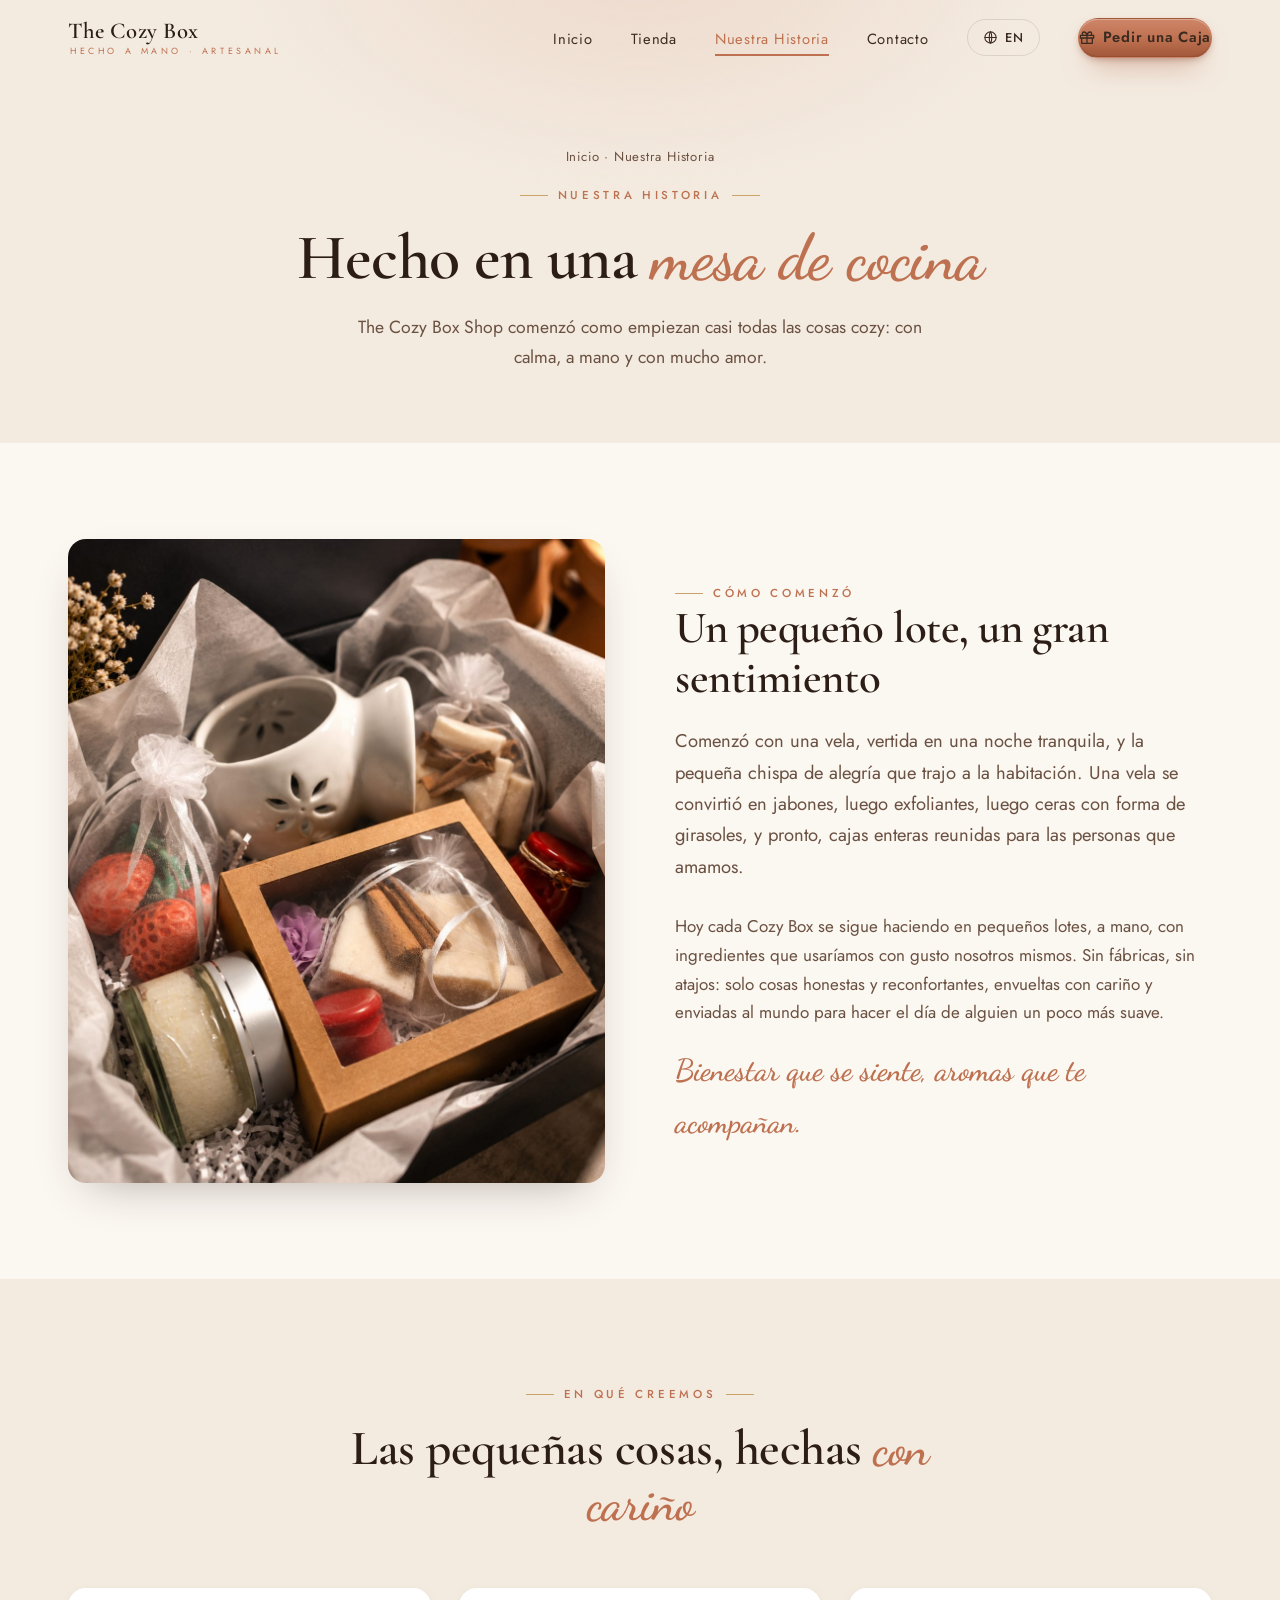
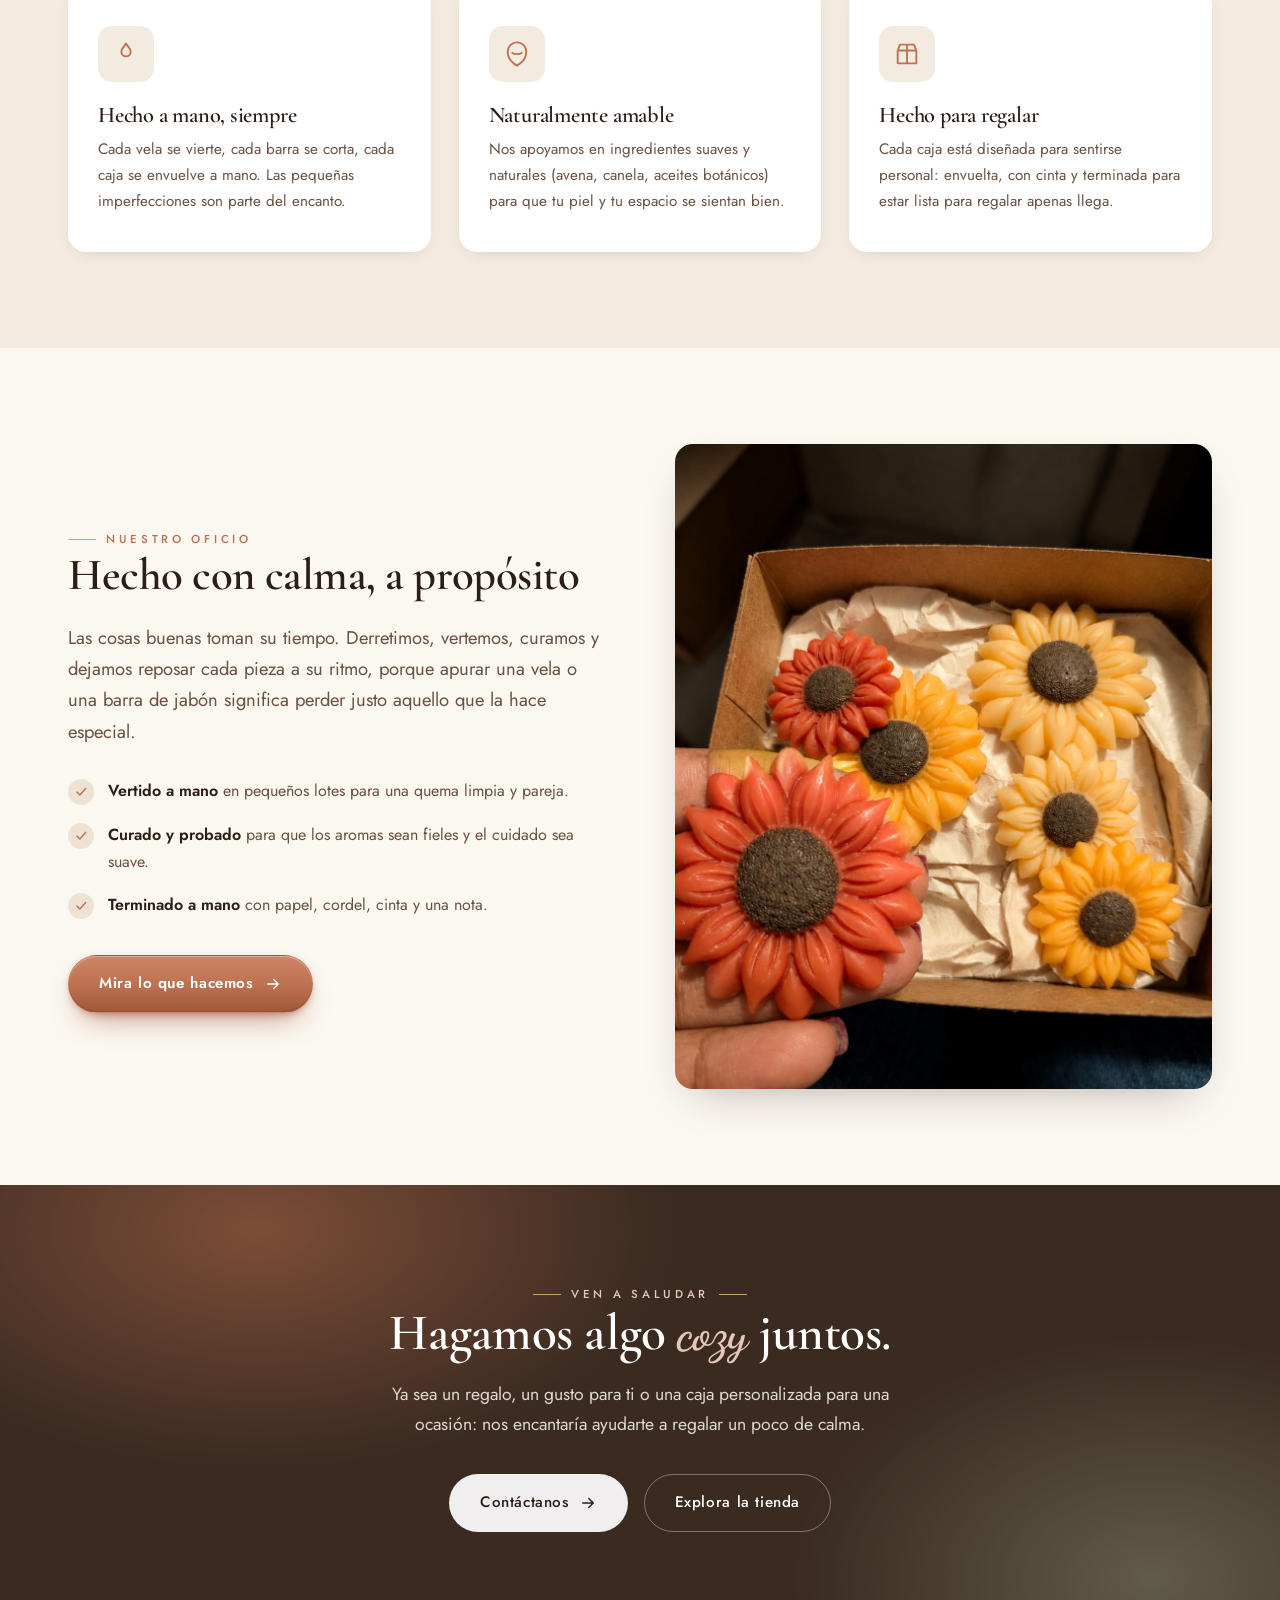
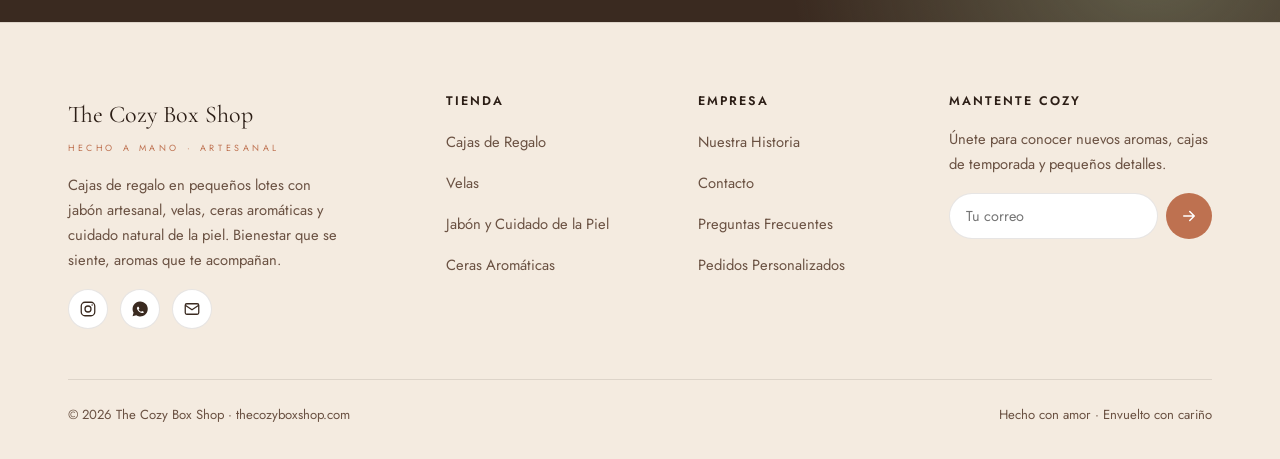
==== commit 3fbcf683: "Improve nav Order-a-Box CTA button Add gradient fill, layered depth shadows, inset highlights and a " ====
--- a/about.html
+++ b/about.html
@@ -28,7 +28,7 @@
       <li><a href="about.html" class="active">Our Story</a></li>
       <li><a href="contact.html">Contact</a></li>
       <li><button class="lang-toggle" id="langToggle" aria-label="Switch to English"><svg viewBox="0 0 24 24" fill="none" stroke="currentColor" stroke-width="1.7"><circle cx="12" cy="12" r="9"/><path d="M3 12h18M12 3c2.6 2.7 2.6 15.3 0 18M12 3c-2.6 2.7-2.6 15.3 0 18" stroke-linecap="round"/></svg><span id="langLabel">EN</span></button></li>
-      <li><a href="contact.html" class="btn btn-primary nav-cta">Order a Box</a></li>
+      <li><a href="contact.html" class="btn btn-primary nav-cta"><svg viewBox="0 0 24 24" fill="none" stroke="currentColor" stroke-width="1.9"><path d="M20 12v8H4v-8M2 8h20v4H2zM12 20V8M12 8H7.5a2.5 2.5 0 110-5C11 3 12 8 12 8zm0 0h4.5a2.5 2.5 0 100-5C13 3 12 8 12 8z" stroke-linecap="round" stroke-linejoin="round"/></svg>Order a Box</a></li>
     </ul>
     <button class="hamburger" id="hamburger" aria-label="Menu"><span></span><span></span><span></span></button>
   </div>
--- a/css/style.css
+++ b/css/style.css
@@ -118,11 +118,40 @@
 }
 .btn svg { width: 18px; height: 18px; }
 .btn-primary {
-  background: var(--terracotta);
+  background: linear-gradient(180deg, #CE8568 0%, var(--terracotta) 52%, var(--terracotta-d) 100%);
   color: #fff;
-  box-shadow: 0 14px 30px -14px rgba(166, 87, 58, 0.7);
-}
-.btn-primary:hover { background: var(--terracotta-d); transform: translateY(-2px); box-shadow: 0 20px 38px -14px rgba(166, 87, 58, 0.8); }
+  font-weight: 600;
+  position: relative;
+  overflow: hidden;
+  isolation: isolate;
+  box-shadow:
+    0 1px 0 rgba(255, 255, 255, 0.30) inset,
+    0 -1px 0 rgba(120, 55, 30, 0.30) inset,
+    0 3px 8px -3px rgba(120, 55, 30, 0.55),
+    0 16px 30px -14px rgba(166, 87, 58, 0.70);
+}
+/* shine sweep on hover */
+.btn-primary::after {
+  content: '';
+  position: absolute;
+  inset: 0;
+  z-index: -1;
+  background: linear-gradient(115deg, transparent 30%, rgba(255, 255, 255, 0.38) 50%, transparent 70%);
+  transform: translateX(-130%);
+  transition: transform .65s cubic-bezier(.2, .7, .3, 1);
+  pointer-events: none;
+}
+.btn-primary:hover::after { transform: translateX(130%); }
+.btn-primary:hover {
+  background: linear-gradient(180deg, #C77C5E 0%, var(--terracotta-d) 100%);
+  transform: translateY(-2px);
+  box-shadow:
+    0 1px 0 rgba(255, 255, 255, 0.32) inset,
+    0 -1px 0 rgba(120, 55, 30, 0.30) inset,
+    0 4px 10px -3px rgba(120, 55, 30, 0.55),
+    0 24px 42px -14px rgba(166, 87, 58, 0.82);
+}
+.btn-primary:active { transform: translateY(0); transition-duration: .08s; }
 .btn-ghost {
   background: transparent;
   color: var(--brown);
@@ -203,7 +232,8 @@
 }
 .nav-links a:hover, .nav-links a.active { color: var(--terracotta); }
 .nav-links a:hover::after, .nav-links a.active::after { width: 100%; }
-.nav-cta { padding: 11px 22px; font-size: 0.85rem; }
+.nav-cta { padding: 11px 22px; font-size: 0.85rem; gap: 8px; }
+.nav-cta svg { width: 16px; height: 16px; }
 
 .lang-toggle {
   display: inline-flex;
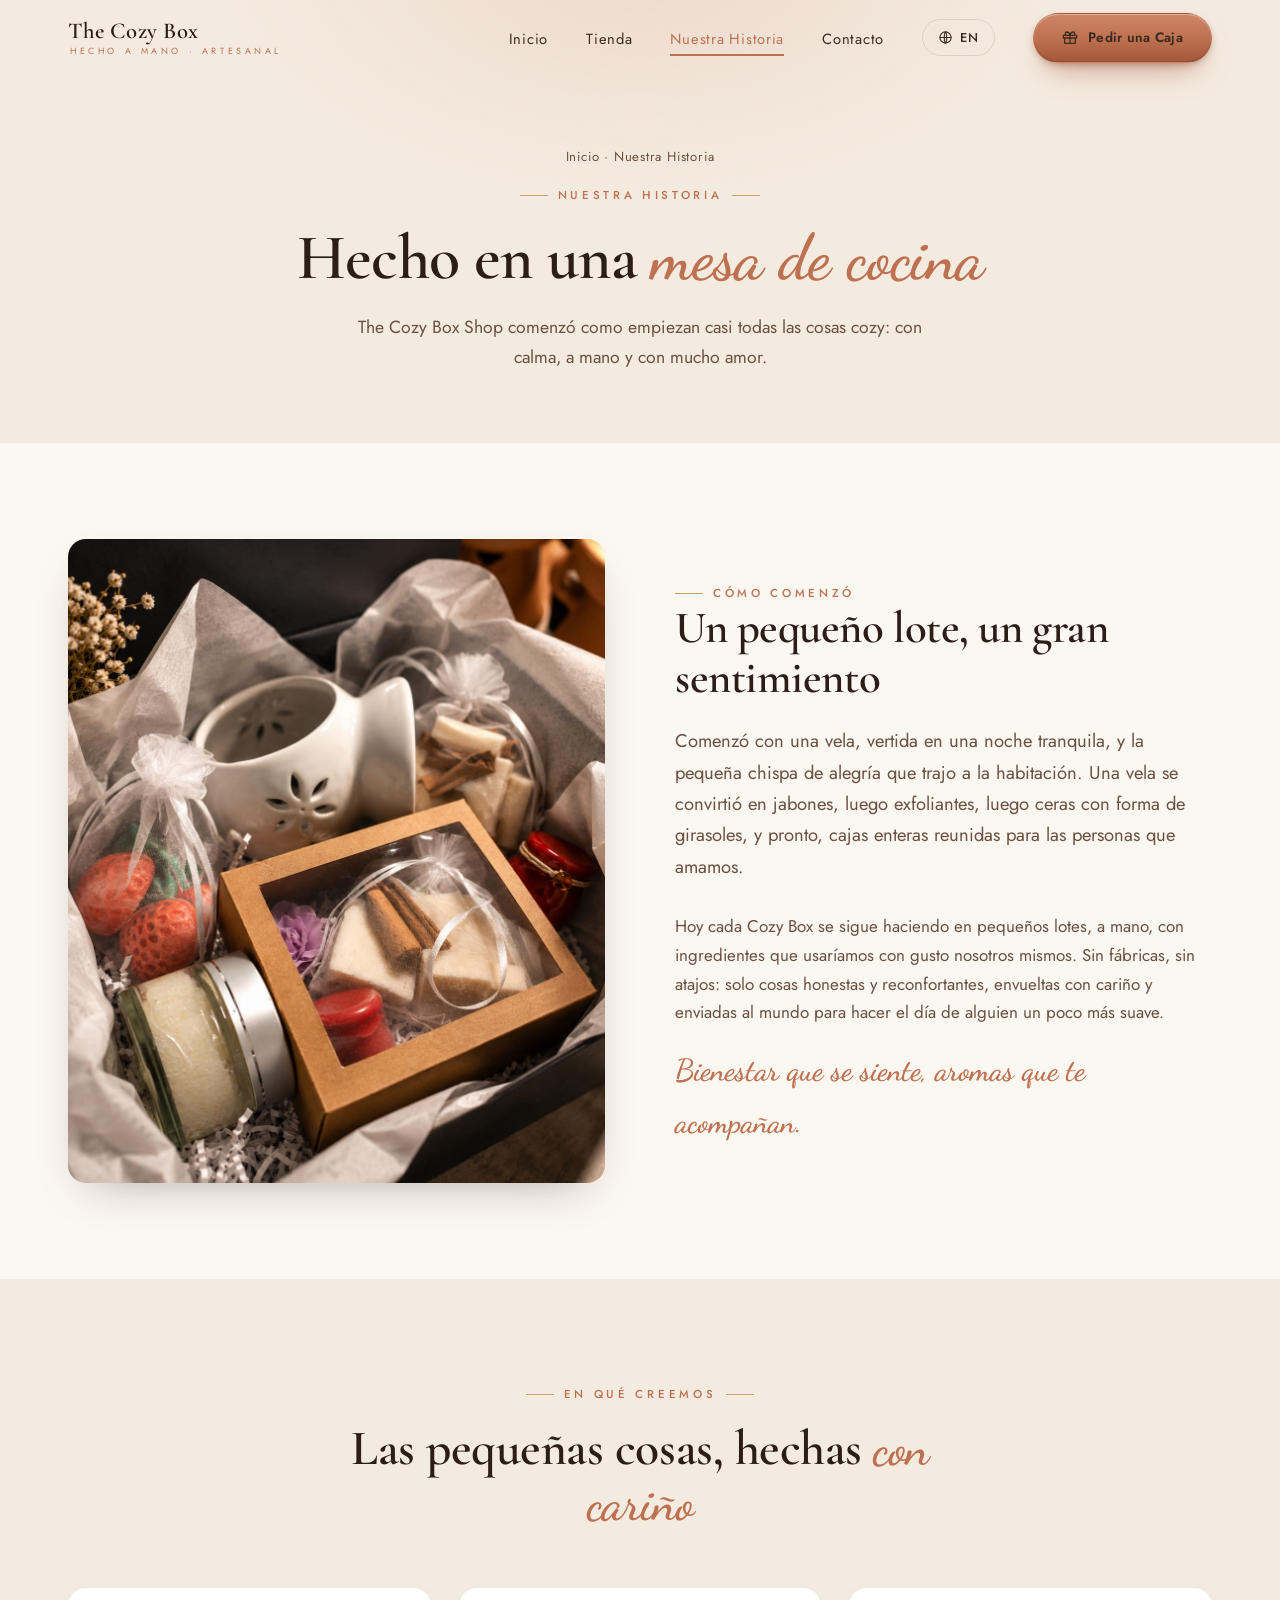
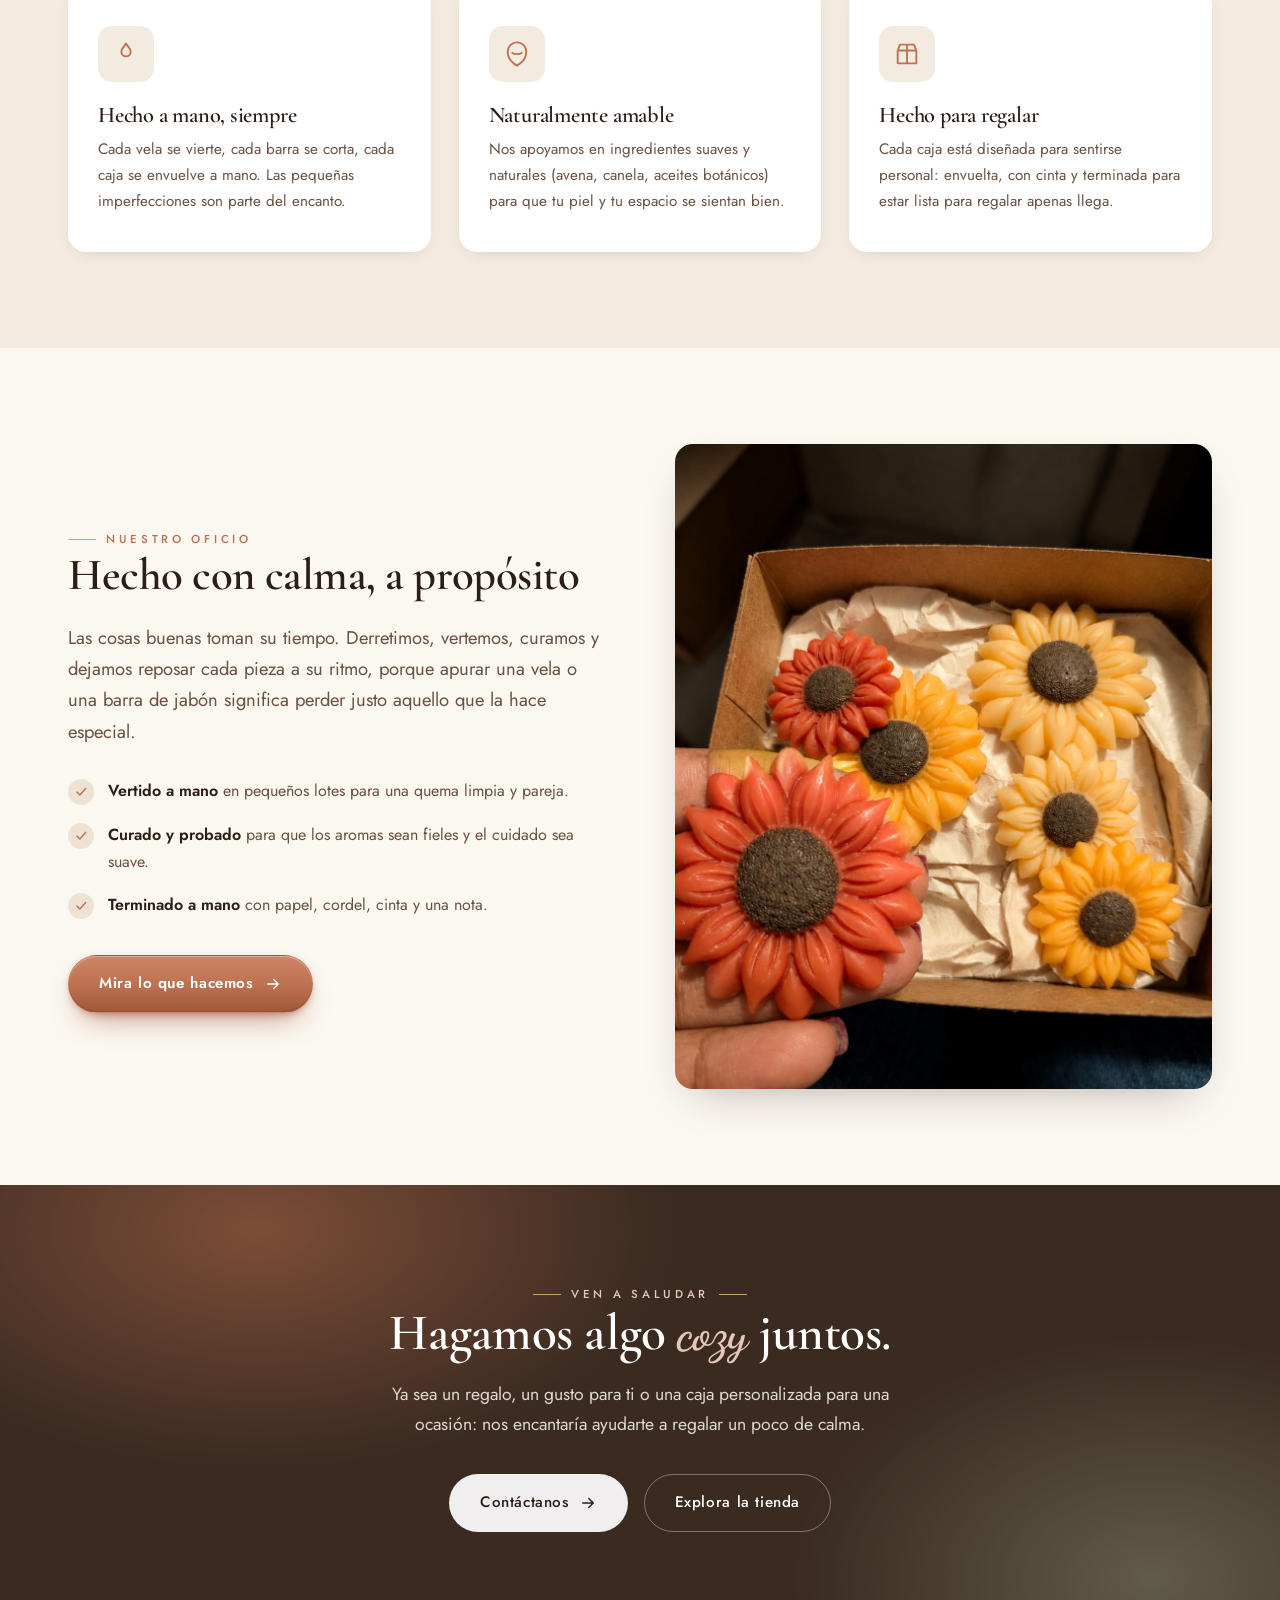
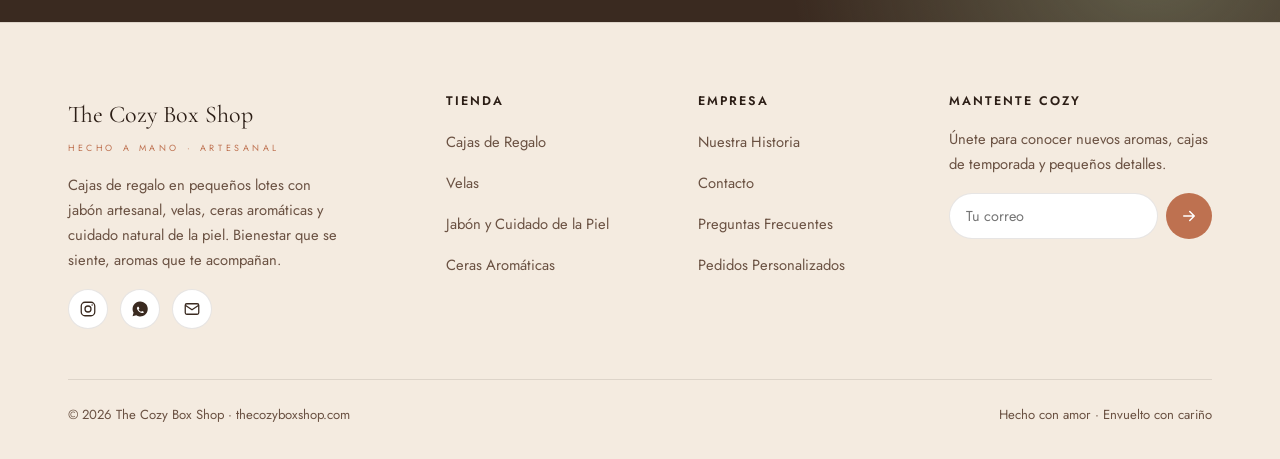
==== commit 68a1c45d: "Update contact email and fix nav CTA button spacing Switch site email to marinaedithdiaz1991@hotmail" ====
--- a/about.html
+++ b/about.html
@@ -131,7 +131,7 @@
         <div class="socials">
           <a href="https://instagram.com" aria-label="Instagram" target="_blank" rel="noopener"><svg viewBox="0 0 24 24" fill="none" stroke="currentColor" stroke-width="1.7"><rect x="3" y="3" width="18" height="18" rx="5"/><circle cx="12" cy="12" r="4"/><circle cx="17.5" cy="6.5" r="1" fill="currentColor" stroke="none"/></svg></a>
           <a href="https://wa.me/18298127667" aria-label="WhatsApp" target="_blank" rel="noopener"><svg viewBox="0 0 24 24" fill="currentColor"><path d="M12 2a10 10 0 00-8.6 15l-1.3 4.7 4.8-1.3A10 10 0 1012 2zm5.3 14.2c-.2.6-1.2 1.2-1.7 1.2-.4 0-1 .2-3.2-.8s-3.5-3.2-3.6-3.3c-.1-.2-.9-1.2-.9-2.3s.6-1.6.8-1.8c.2-.2.4-.3.6-.3h.4c.2 0 .4 0 .6.5l.7 1.7c.1.2.1.4 0 .5l-.3.5-.3.3c-.1.1-.3.3-.1.5s.6 1 1.3 1.6c.9.8 1.6 1 1.8 1.1.2.1.4.1.5-.1l.6-.7c.2-.2.3-.2.5-.1l1.6.8c.2.1.4.2.4.3.1.1.1.5-.1 1z"/></svg></a>
-          <a href="mailto:hello@thecozyboxshop.com" aria-label="Email"><svg viewBox="0 0 24 24" fill="none" stroke="currentColor" stroke-width="1.7"><rect x="3" y="5" width="18" height="14" rx="2"/><path d="M3 7l9 6 9-6"/></svg></a>
+          <a href="mailto:marinaedithdiaz1991@hotmail.com" aria-label="Email"><svg viewBox="0 0 24 24" fill="none" stroke="currentColor" stroke-width="1.7"><rect x="3" y="5" width="18" height="14" rx="2"/><path d="M3 7l9 6 9-6"/></svg></a>
         </div>
       </div>
       <div>
--- a/css/style.css
+++ b/css/style.css
@@ -232,8 +232,8 @@
 }
 .nav-links a:hover, .nav-links a.active { color: var(--terracotta); }
 .nav-links a:hover::after, .nav-links a.active::after { width: 100%; }
-.nav-cta { padding: 11px 22px; font-size: 0.85rem; gap: 8px; }
-.nav-cta svg { width: 16px; height: 16px; }
+.nav-links a.nav-cta { padding: 12px 28px; font-size: 0.85rem; gap: 10px; white-space: nowrap; letter-spacing: .02em; }
+.nav-cta svg { width: 16px; height: 16px; flex-shrink: 0; }
 
 .lang-toggle {
   display: inline-flex;
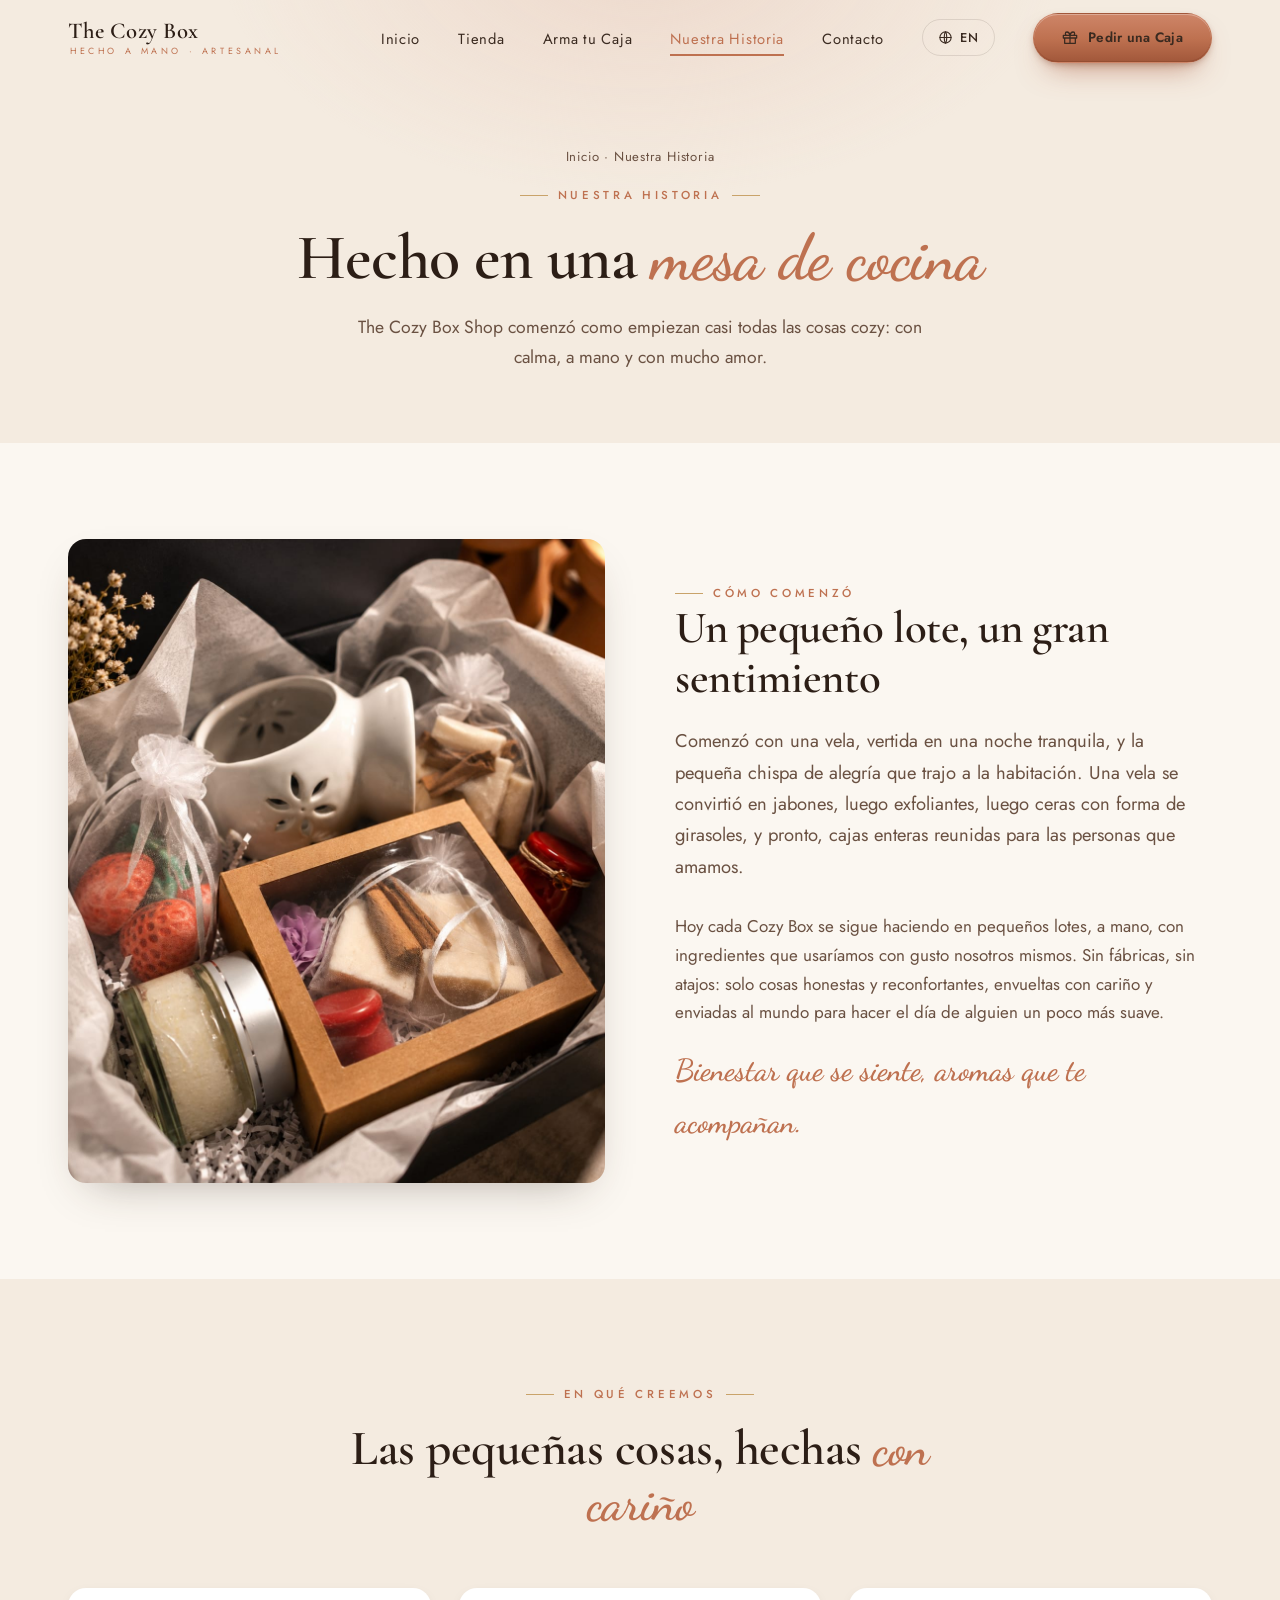
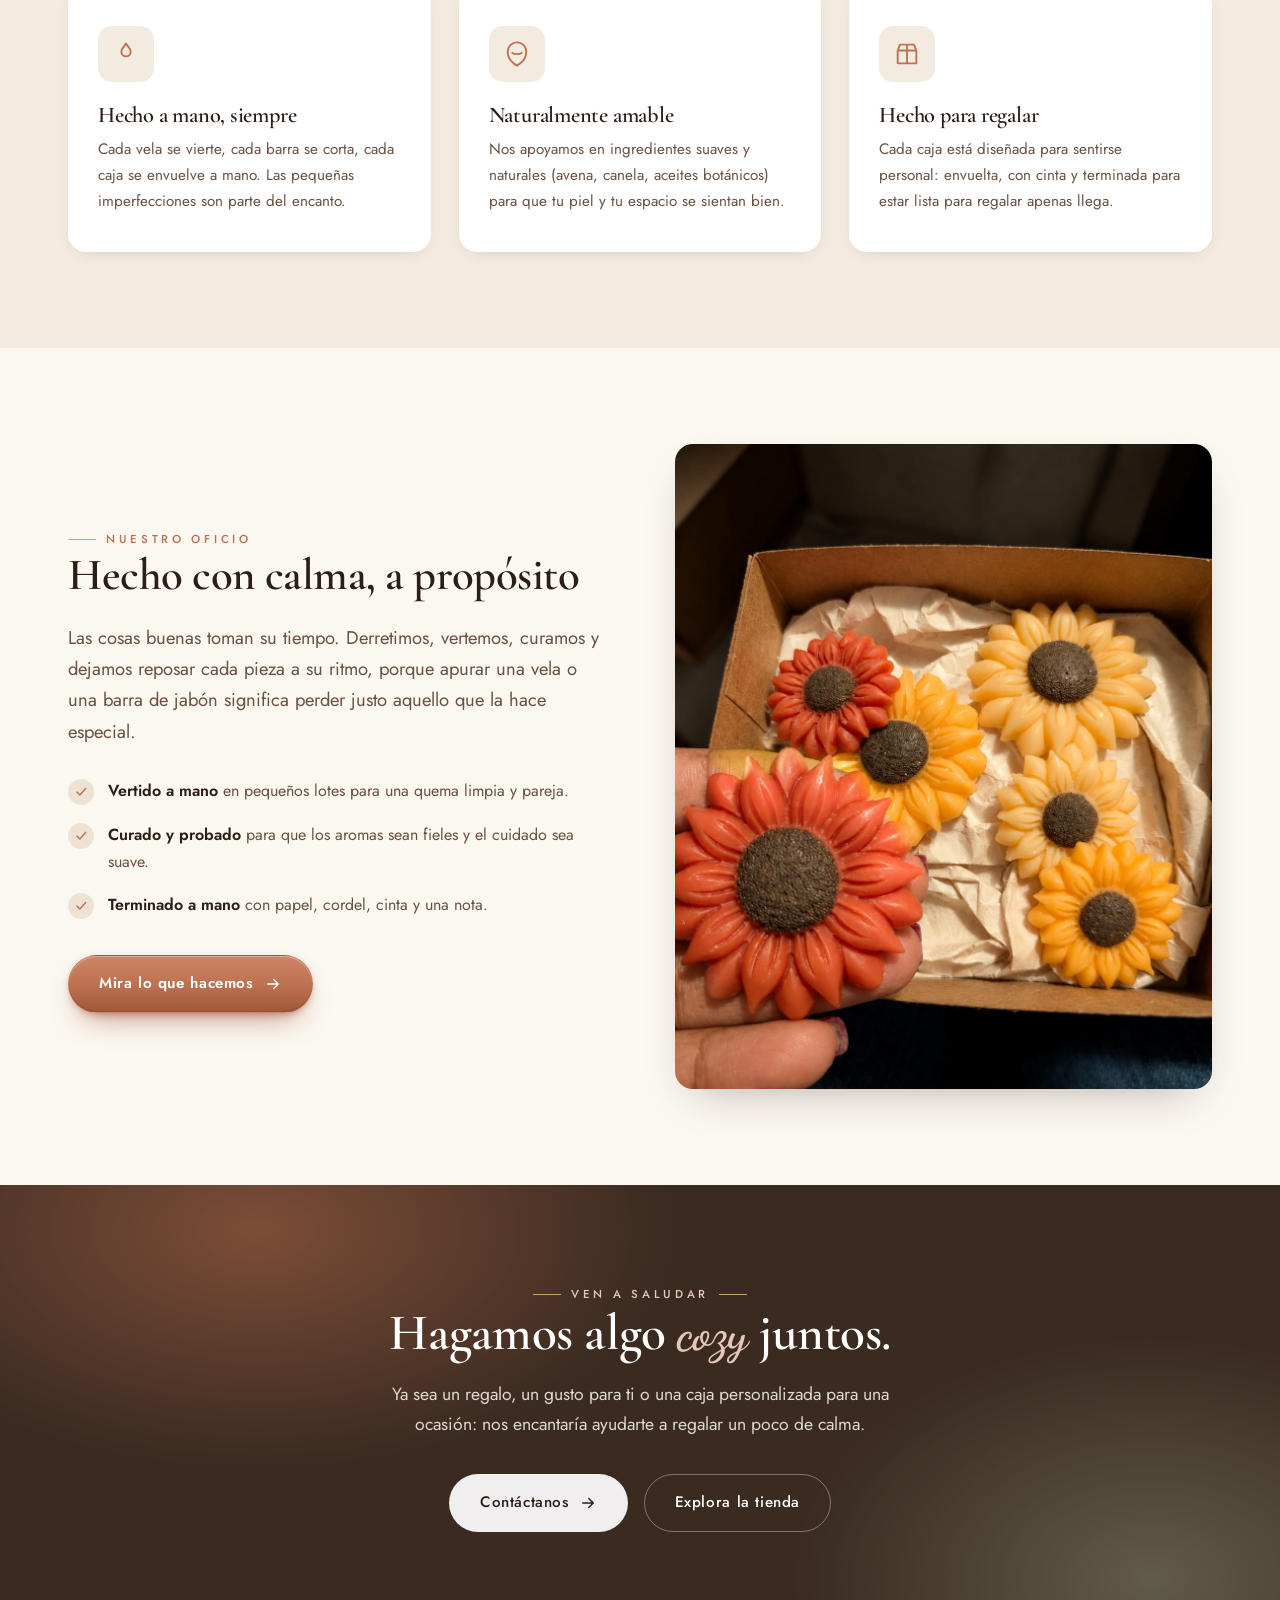
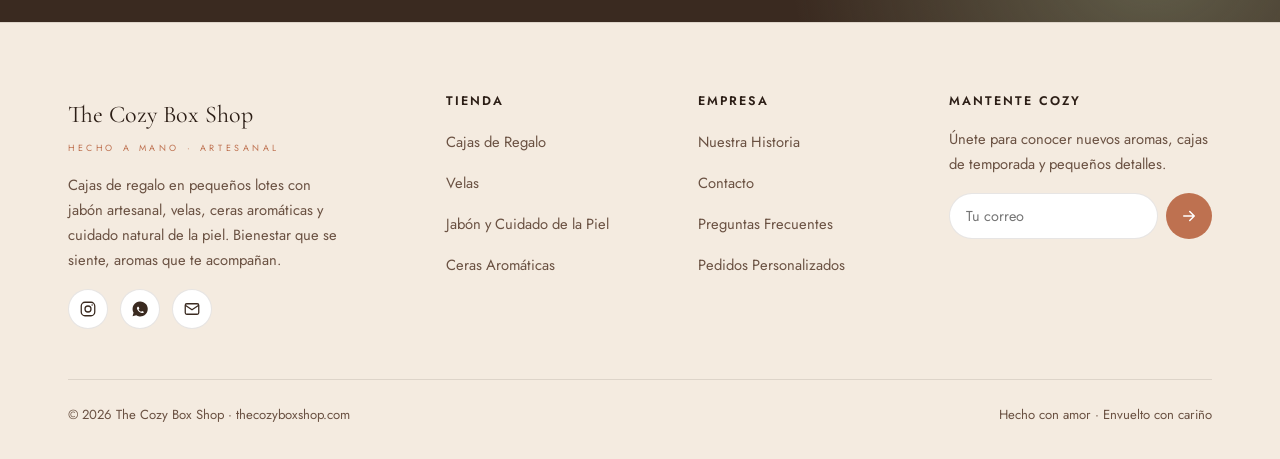
==== commit bd6d50be: "Rename nav label to "Build Your Box" Co-Authored-By: Claude Opus 4.7 <noreply@anthropic.com>" ====
--- a/about.html
+++ b/about.html
@@ -25,6 +25,7 @@
     <ul class="nav-links" id="navLinks">
       <li><a href="index.html">Home</a></li>
       <li><a href="shop.html">Shop</a></li>
+      <li><a href="customize.html">Build Your Box</a></li>
       <li><a href="about.html" class="active">Our Story</a></li>
       <li><a href="contact.html">Contact</a></li>
       <li><button class="lang-toggle" id="langToggle" aria-label="Switch to English"><svg viewBox="0 0 24 24" fill="none" stroke="currentColor" stroke-width="1.7"><circle cx="12" cy="12" r="9"/><path d="M3 12h18M12 3c2.6 2.7 2.6 15.3 0 18M12 3c-2.6 2.7-2.6 15.3 0 18" stroke-linecap="round"/></svg><span id="langLabel">EN</span></button></li>
--- a/css/style.css
+++ b/css/style.css
@@ -806,6 +806,114 @@
   .tiles { grid-template-columns: repeat(2,1fr); }
   .footer-grid { grid-template-columns: 1fr 1fr; gap: 36px; }
 }
+/* =========================================================
+   CUSTOMIZE / BUILD A BOX
+   ========================================================= */
+.cb-wrap { display: grid; grid-template-columns: 1.7fr 1fr; gap: 48px; align-items: start; }
+.cb-main { display: flex; flex-direction: column; gap: 52px; }
+
+.cb-step-head { display: flex; align-items: center; gap: 14px; margin-bottom: 6px; }
+.cb-num {
+  flex: 0 0 auto; width: 36px; height: 36px; border-radius: 999px;
+  background: var(--terracotta); color: #fff;
+  display: grid; place-items: center;
+  font-family: var(--serif); font-weight: 700; font-size: 1.1rem;
+  box-shadow: 0 6px 16px -8px rgba(166, 87, 58, 0.8);
+}
+.cb-step-head h2 { font-size: clamp(1.7rem, 3vw, 2.2rem); }
+.cb-step-sub { color: var(--brown-soft); font-size: 0.98rem; margin: 0 0 22px 50px; }
+
+/* box-size cards */
+.cb-boxes { display: grid; grid-template-columns: repeat(3, 1fr); gap: 16px; }
+.cb-box {
+  position: relative; text-align: left; cursor: pointer;
+  background: #fff; border: 1.5px solid var(--line); border-radius: var(--radius);
+  padding: 14px; display: flex; flex-direction: column; gap: 12px;
+  font-family: var(--sans); color: var(--brown);
+  transition: border-color .2s, box-shadow .2s, transform .2s;
+}
+.cb-box:hover { border-color: var(--terracotta); transform: translateY(-3px); box-shadow: var(--shadow-sm); }
+.cb-box.active { border-color: var(--terracotta); box-shadow: 0 0 0 3px rgba(190,113,80,0.16), var(--shadow-sm); }
+.cb-box-img { display: block; border-radius: 12px; overflow: hidden; aspect-ratio: 4/3; background: var(--cream-2); }
+.cb-box-img img { width: 100%; height: 100%; object-fit: cover; }
+.cb-box-name { display: block; font-family: var(--serif); font-size: 1.22rem; color: var(--ink); line-height: 1.1; }
+.cb-box-cap { display: block; font-size: 0.82rem; color: var(--terracotta); letter-spacing: 0.04em; margin-top: 2px; }
+.cb-box-check {
+  position: absolute; top: 20px; right: 20px;
+  width: 26px; height: 26px; border-radius: 999px;
+  background: var(--terracotta); color: #fff;
+  display: grid; place-items: center;
+  opacity: 0; transform: scale(0.5); transition: .2s;
+}
+.cb-box-check svg { width: 15px; height: 15px; }
+.cb-box.active .cb-box-check { opacity: 1; transform: scale(1); }
+@keyframes cbShake { 0%,100%{transform:translateX(0)} 20%,60%{transform:translateX(-6px)} 40%,80%{transform:translateX(6px)} }
+.cb-boxes.cb-shake { animation: cbShake .4s ease; }
+
+/* progress */
+.cb-progress-wrap { display: flex; align-items: center; gap: 16px; margin: 0 0 22px 50px; }
+.cb-progress { flex: 1; height: 8px; border-radius: 999px; background: var(--cream-3); overflow: hidden; }
+.cb-progress-bar { display: block; height: 100%; width: 0; border-radius: 999px;
+  background: linear-gradient(90deg, var(--gold), var(--terracotta)); transition: width .35s ease; }
+.cb-count { font-size: 0.85rem; color: var(--brown-soft); white-space: nowrap; letter-spacing: 0.02em; }
+.cb-filter { margin-bottom: 26px; justify-content: flex-start; }
+
+/* item grid */
+.cb-items { display: grid; grid-template-columns: repeat(auto-fill, minmax(210px, 1fr)); gap: 16px; }
+.cb-item {
+  background: #fff; border: 1.5px solid var(--line); border-radius: var(--radius);
+  overflow: hidden; display: flex; flex-direction: column; transition: border-color .2s, box-shadow .2s;
+}
+.cb-item.active { border-color: var(--terracotta); box-shadow: 0 0 0 3px rgba(190,113,80,0.12); }
+.cb-item-img { position: relative; aspect-ratio: 5/4; background: var(--cream-2); }
+.cb-item-img img { width: 100%; height: 100%; object-fit: cover; }
+.cb-item-badge {
+  position: absolute; top: 10px; right: 10px; min-width: 26px; height: 26px; padding: 0 7px;
+  border-radius: 999px; background: var(--terracotta); color: #fff;
+  display: grid; place-items: center; font-size: 0.85rem; font-weight: 600;
+  box-shadow: 0 4px 12px -4px rgba(166,87,58,0.8);
+}
+.cb-item-body { padding: 14px 14px 16px; display: flex; flex-direction: column; gap: 2px; flex: 1; }
+.cb-item-cat { font-size: 0.66rem; letter-spacing: 0.16em; text-transform: uppercase; color: var(--terracotta); }
+.cb-item-name { font-family: var(--serif); font-size: 1.1rem; color: var(--ink); line-height: 1.15; margin-bottom: 12px; }
+.cb-stepper { margin-top: auto; display: flex; align-items: center; justify-content: space-between;
+  background: var(--cream); border-radius: 999px; padding: 4px; }
+.cb-stepper button {
+  width: 34px; height: 34px; border-radius: 999px; border: none; cursor: pointer;
+  background: #fff; color: var(--terracotta); display: grid; place-items: center;
+  box-shadow: var(--shadow-sm); transition: background .2s, color .2s, transform .15s;
+}
+.cb-stepper button svg { width: 16px; height: 16px; }
+.cb-stepper button:hover:not(:disabled) { background: var(--terracotta); color: #fff; }
+.cb-stepper button:active:not(:disabled) { transform: scale(0.9); }
+.cb-stepper button:disabled { opacity: 0.4; cursor: not-allowed; box-shadow: none; }
+.cb-qty { font-weight: 600; font-size: 1rem; color: var(--ink); min-width: 24px; text-align: center; }
+
+/* summary */
+.cb-aside { position: sticky; top: calc(var(--nav-h) + 20px); }
+.cb-summary { background: #fff; border-radius: var(--radius); padding: 28px; box-shadow: var(--shadow-md); }
+.cb-summary h3 { font-size: 1.5rem; margin-bottom: 18px; }
+.cb-sum-box { display: flex; align-items: center; gap: 14px; padding-bottom: 18px; margin-bottom: 16px; border-bottom: 1px solid var(--line); }
+.cb-sum-box img { width: 56px; height: 56px; border-radius: 12px; object-fit: cover; flex: 0 0 auto; }
+.cb-sum-box span { display: flex; flex-direction: column; line-height: 1.3; }
+.cb-sum-box strong { font-family: var(--serif); font-weight: 600; font-size: 1.12rem; color: var(--ink); }
+.cb-sum-cap { font-size: 0.85rem; color: var(--terracotta); }
+.cb-sum-nobox { color: var(--brown-soft); font-style: italic; font-size: 0.95rem; }
+.cb-sum-list { list-style: none; margin: 0 0 18px; padding: 0; display: flex; flex-direction: column; gap: 9px; max-height: 260px; overflow-y: auto; }
+.cb-sum-row { display: flex; gap: 10px; font-size: 0.95rem; color: var(--brown); }
+.cb-sum-q { color: var(--terracotta); font-weight: 600; flex: 0 0 auto; }
+.cb-sum-empty { color: var(--brown-soft); font-style: italic; font-size: 0.92rem; }
+.cb-hint { font-size: 0.85rem; color: var(--terracotta); margin-bottom: 12px; min-height: 0; }
+.cb-hint.show { min-height: 1.2em; }
+.cb-send { width: 100%; justify-content: center; }
+.cb-send:disabled { opacity: 0.45; cursor: not-allowed; transform: none; filter: grayscale(0.25); }
+.cb-send:disabled::after { display: none; }
+
+@media (max-width: 980px) {
+  .cb-wrap { grid-template-columns: 1fr; gap: 36px; }
+  .cb-aside { position: static; }
+}
+
 @media (max-width: 760px) {
   body { font-size: 16px; }
   .section { padding: 70px 0; }
@@ -831,4 +939,12 @@
   .field-row { grid-template-columns: 1fr; }
   .form-card { padding: 28px; }
   .hero-badge { left: 0; }
-}
+  .cb-boxes { grid-template-columns: 1fr; }
+  .cb-box { flex-direction: row; align-items: center; }
+  .cb-box-img { width: 88px; flex: 0 0 88px; aspect-ratio: 1; }
+  .cb-box-check { top: 50%; transform: translateY(-50%) scale(0.5); }
+  .cb-box.active .cb-box-check { transform: translateY(-50%) scale(1); }
+  .cb-step-sub, .cb-progress-wrap { margin-left: 0; }
+  .cb-items { grid-template-columns: 1fr 1fr; }
+  .cb-summary { padding: 22px; }
+}
